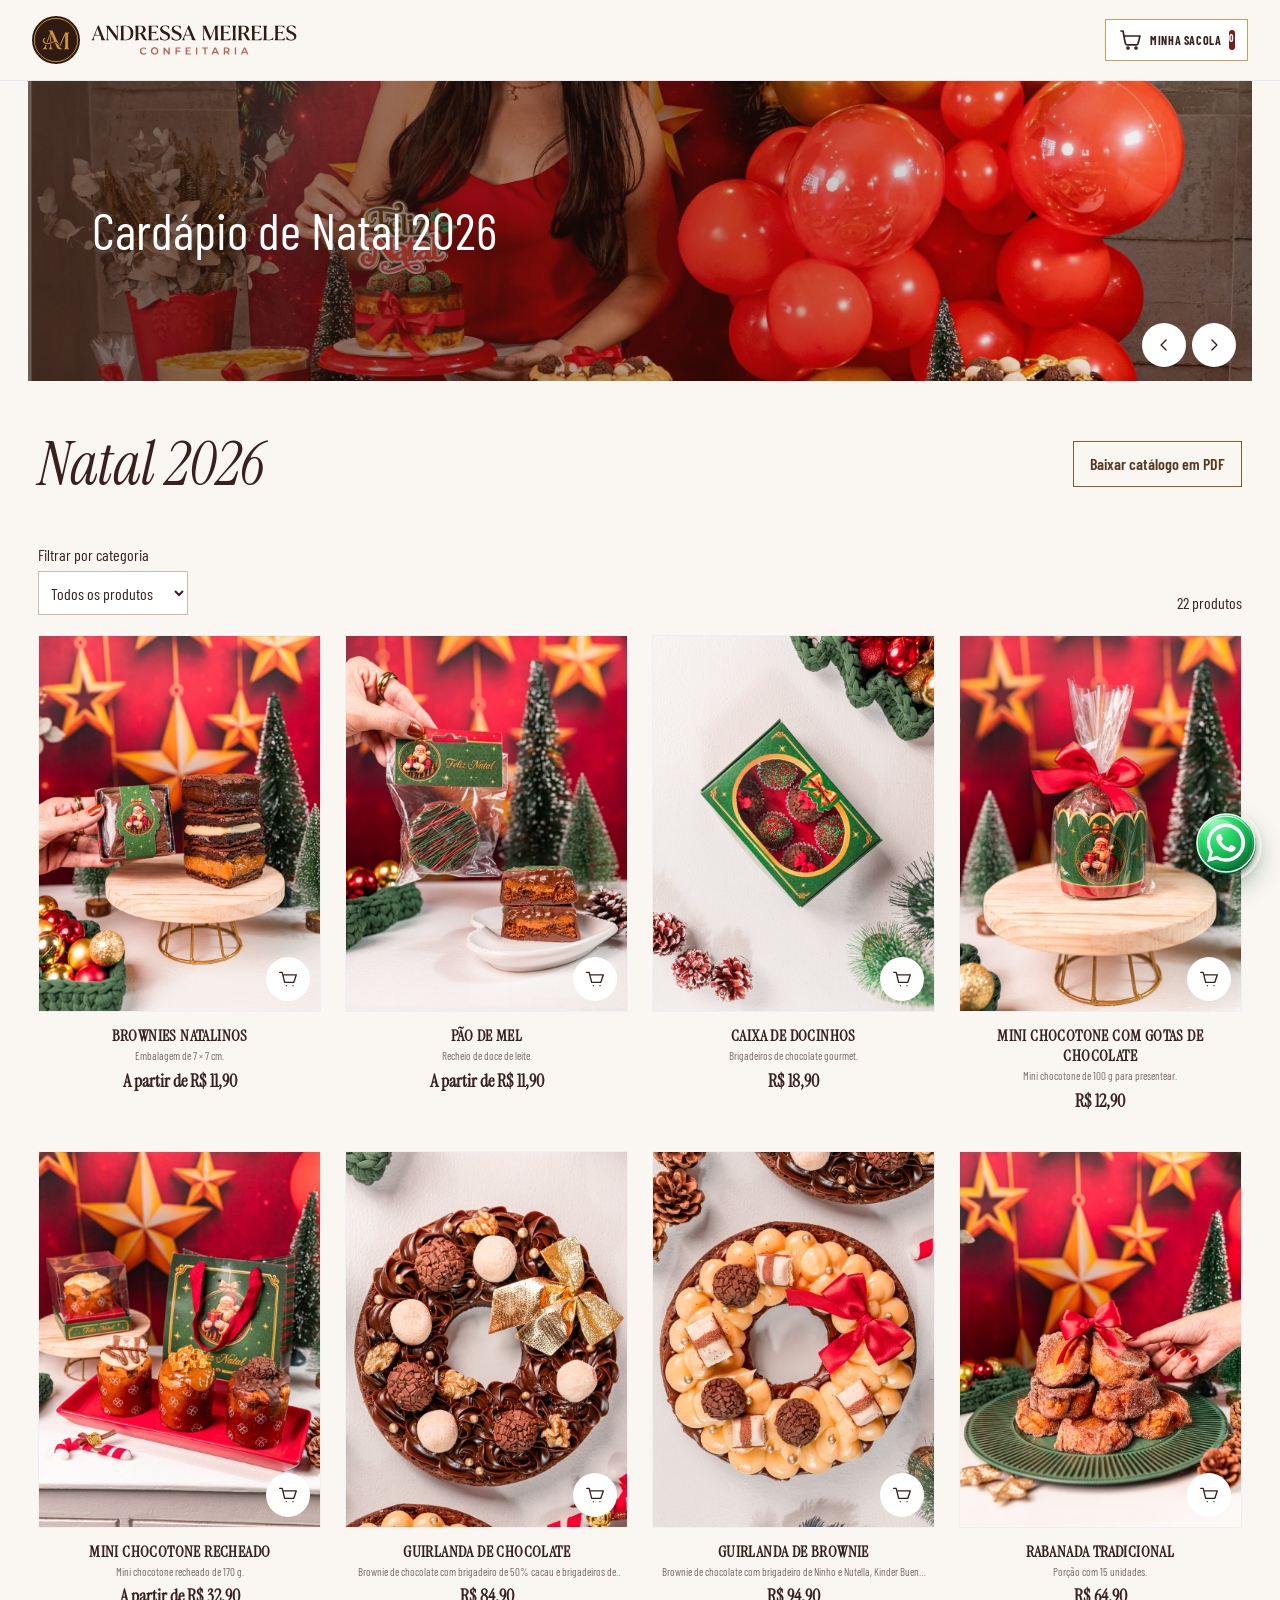
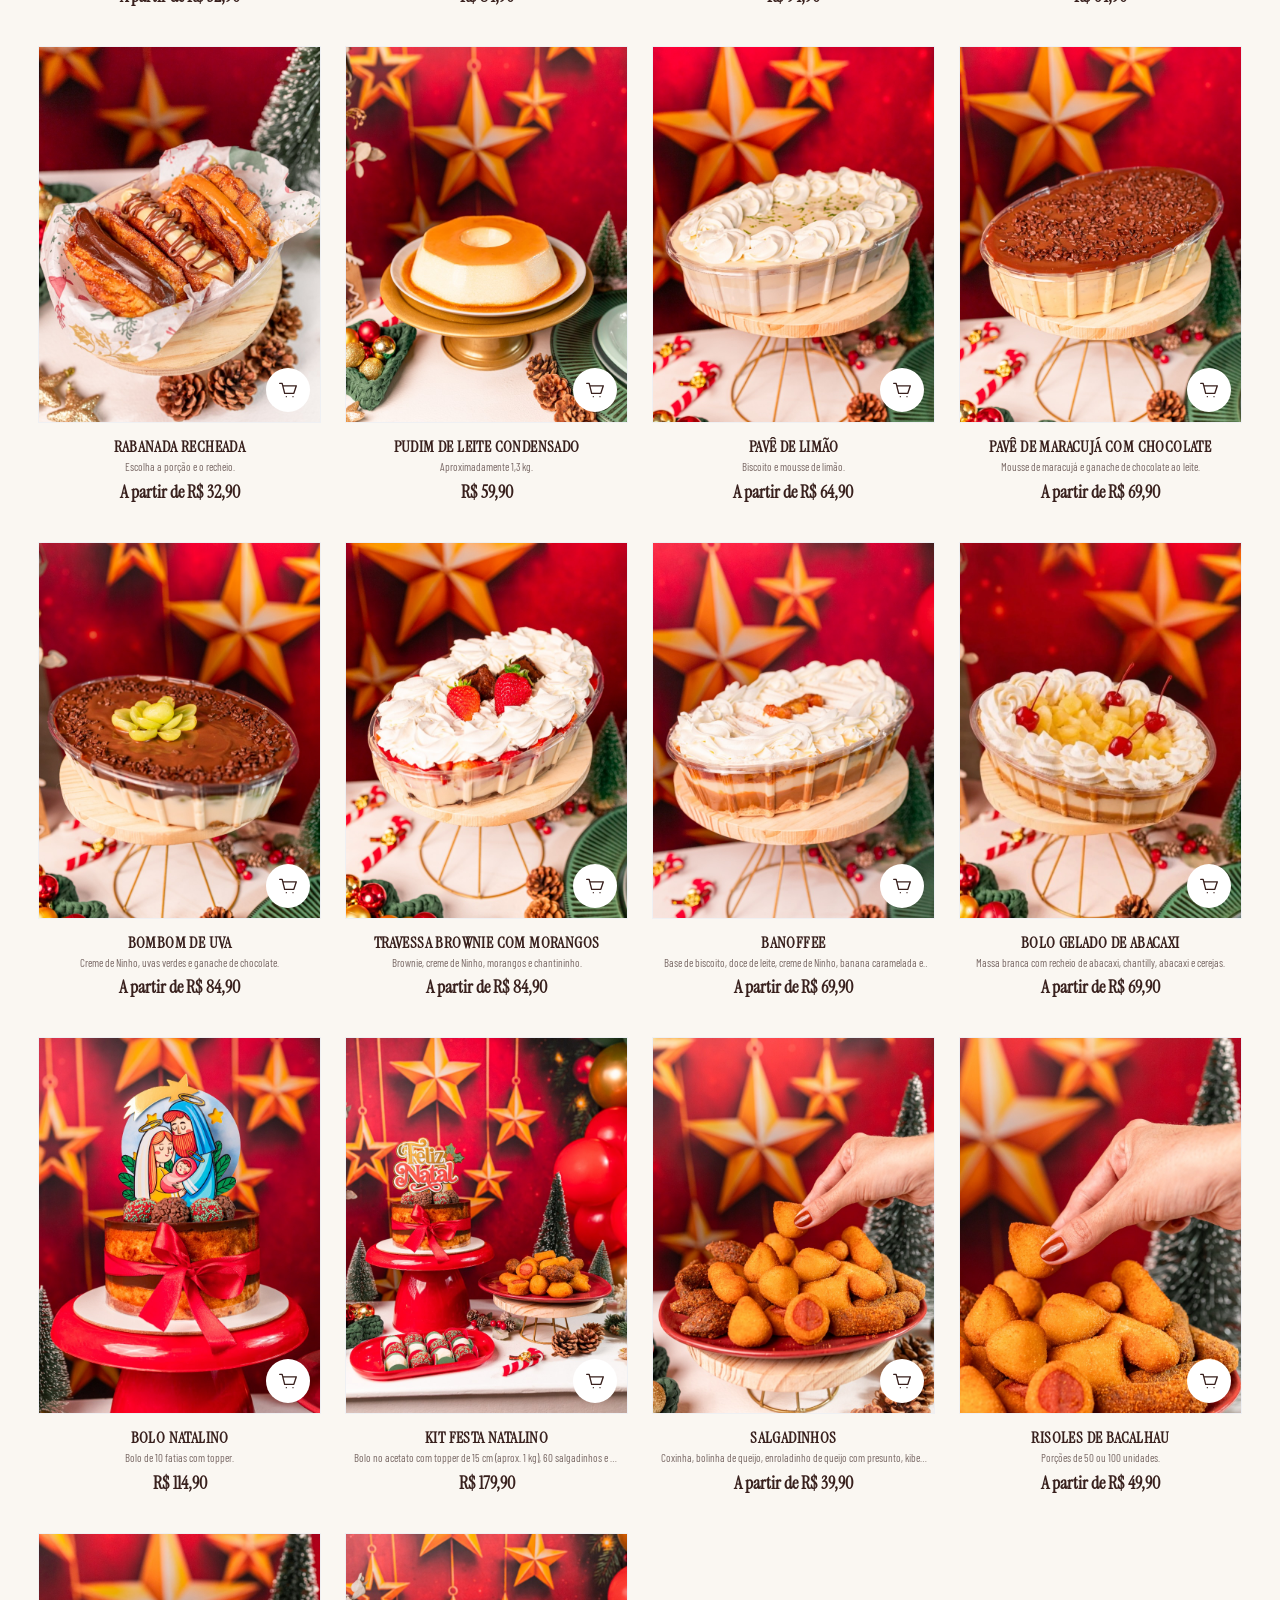
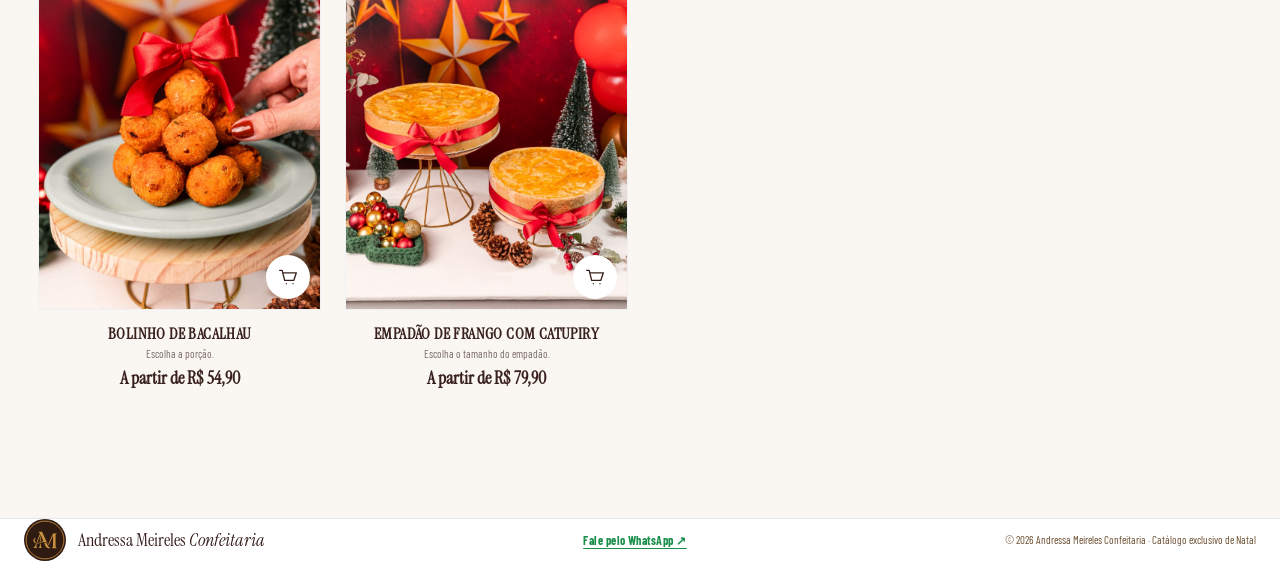
==== index.html @ 40451111 "Publicação do catálogo de Natal 2026" ====
<!DOCTYPE html>
<html lang="pt-BR" class="scroll-smooth"><head>
<meta charset="UTF-8"><meta name="viewport" content="width=device-width, initial-scale=1.0, viewport-fit=cover">
<title>Ceia de Natal 2026 | Andressa Meireles Confeitaria</title>
<meta name="description" content="Encomende presentes, sobremesas e salgados para a ceia de Natal 2026. Escolha seus produtos e finalize pelo WhatsApp.">
<meta name="theme-color" content="#FAF7F2">
<meta property="og:type" content="website"><meta property="og:title" content="Ceia de Natal 2026 | Andressa Meireles Confeitaria"><meta property="og:description" content="Presentes, sobremesas e salgados para sua ceia. Confira o catálogo de Natal 2026.">
<link rel="icon" type="image/svg+xml" href="assets/47395fdd01674538.svg">
<link rel="stylesheet" href="assets/loja.css?v=20261123-3">
<script type="application/ld+json">{"@context":"https://schema.org","@type":"CollectionPage","name":"Ceia de Natal 2026 | Andressa Meireles Confeitaria","description":"Catálogo de presentes, sobremesas e salgados para a ceia de Natal 2026.","inLanguage":"pt-BR","publisher":{"@type":"Organization","name":"Andressa Meireles Confeitaria","telephone":"+5521981541545","url":"https://andressameireles.com.br/"}}</script>
</head><body class="bg-[#FAF7F2] text-[#38201D] antialiased selection:bg-[#C5A059] selection:text-white">

<header class="natal-header sticky top-0 z-40 bg-[#FAF7F2]/95 backdrop-blur-md border-b border-gray-200">
  <div class="natal-header-inner max-w-7xl mx-auto px-4 sm:px-6 lg:px-8 h-16 sm:h-20 flex items-center justify-between gap-3">
    <button type="button" onclick="openNatalPage('all')" class="natal-brand text-left" aria-label="Andressa Meireles Confeitaria — Natal 2026">
      <img class="natal-logo-seal" src="assets/47395fdd01674538.svg" alt="" width="48" height="48" decoding="async">
      <img class="natal-logo-wordmark" src="assets/deae7df1a5c90ec4.svg" alt="" width="208" height="30" decoding="async">
    </button>
    <div class="hidden sm:block text-center">
      <span class="block text-[10px] uppercase tracking-[.22em] text-[#8B6A48] font-bold">Edição especial</span>
      <span class="font-serif italic text-xl text-[#7A1C1C]">Natal 2026</span>
    </div>
    <button type="button" onclick="switchView('checkout')" class="natal-cart-button relative flex items-center gap-2 border border-[#C5A059] bg-white px-3 sm:px-4 py-2 text-xs font-bold uppercase tracking-wider hover:bg-[#38201D] hover:text-white transition-colors" aria-label="Abrir sacola">
      <svg aria-hidden="true" viewBox="0 0 24 24" fill="none" stroke="currentColor" stroke-width="1.7" stroke-linecap="round" stroke-linejoin="round" class="w-5 h-5"><path d="M3 3h2l2.3 12.2a2 2 0 0 0 2 1.6h8.9a2 2 0 0 0 1.9-1.4L22 8H6"/><circle cx="10" cy="20" r="1"/><circle cx="18" cy="20" r="1"/></svg>
      <span class="hidden sm:inline">Minha sacola</span><span id="cartCountBadge" class="inline-grid place-items-center min-w-5 h-5 px-1 rounded-full bg-[#7A1C1C] text-white text-[10px]">0</span>
    </button>
  </div>
</header>
<div id="toastNotification" class="fixed bottom-5 right-5 z-[80] max-w-sm bg-[#38201D] text-[#FAF7F2] border-l-4 border-[#D4AF37] px-5 py-3.5 shadow-2xl transform pointer-events-none transition-all duration-300 flex items-center gap-3 translate-y-24 opacity-0"><span class="text-[#D4AF37] font-bold text-base">✓</span><span id="toastMessage" class="text-xs font-semibold tracking-wide"></span></div>
<div id="pageLoader" class="fixed inset-0 z-50 flex flex-col items-center justify-center bg-[#FAF7F2] transition-opacity duration-300 opacity-0 pointer-events-none"><div class="relative w-20 h-20 flex items-center justify-center"><div class="absolute inset-0 rounded-full border-2 border-[#C5A059]/30 border-t-[#C5A059] animate-orbital"></div><span class="am-initials" aria-hidden="true"></span></div><span class="mt-4 font-serif italic text-sm tracking-widest text-[#38201D]/70">Andressa Meireles Confeitaria</span></div>
<main id="appContent">
<div class="view-section" id="view-natal">
<!-- Banner Editorial Natal 2026 -->
<section aria-label="Destaques de Natal" aria-roledescription="carrossel" class="natal-carousel">
<div aria-label="Imagens do cardápio" class="natal-track" id="natalSlides" tabindex="0"><article class="natal-slide"><img alt="Coleção Natal 2026 Andressa Meireles" class="absolute inset-0 w-full h-full object-cover" data-relative-path="imagens/banner-natal-2026.jpg" fetchpriority="high" id="natalBannerImg" loading="eager" src="imagens/banner-natal-2026.jpg"/><h1 class="font-serif"><button onclick="openNatalPage('all')" type="button">Cardápio de Natal 2026</button></h1></article>
<article class="natal-slide"><img alt="Presentes de Natal" data-relative-path="imagens/ceia26-01.jpg" decoding="async" fetchpriority="auto" loading="lazy" src="imagens/ceia26-01.jpg"/><h2 class="font-serif"><button onclick="openNatalPage('Presentes de Natal')">Presentes de Natal</button></h2></article>
<article class="natal-slide"><img alt="Sobremesas da ceia" data-relative-path="imagens/ceia26-11.jpg" decoding="async" fetchpriority="auto" loading="lazy" src="imagens/ceia26-11.jpg"/><h2 class="font-serif"><button onclick="openNatalPage('Sobremesas da ceia')">Sobremesas da ceia</button></h2></article>
<article class="natal-slide"><img alt="Salgados para o Natal" data-relative-path="imagens/ceia26-22.jpg" decoding="async" fetchpriority="auto" loading="lazy" src="imagens/ceia26-22.jpg"/><h2 class="font-serif"><button onclick="openNatalPage('Salgados')" type="button">Salgados</button></h2></article>
</div>
<div class="natal-arrows"><button aria-label="Imagem anterior" onclick="moveNatalSlide(-1)"><svg aria-hidden="true" fill="none" stroke="currentColor" stroke-linecap="round" stroke-linejoin="round" stroke-width="1.6" viewbox="0 0 24 24"><path d="m14.5 6-6 6 6 6"></path></svg></button><button aria-label="Próxima imagem" onclick="moveNatalSlide(1)"><svg aria-hidden="true" fill="none" stroke="currentColor" stroke-linecap="round" stroke-linejoin="round" stroke-width="1.6" viewbox="0 0 24 24"><path d="m9.5 6 6 6-6 6"></path></svg></button></div>
</section>
<div class="ready-catalog"><div class="natal-title-download"><h2 class="font-serif">Natal 2026</h2><a download="" href="catalogos/cardapio-natal-2026.pdf">Baixar catálogo em PDF</a></div><div class="ready-tools"><label>Filtrar por categoria<select id="natalCategory" onchange="renderNatalCatalog(this.value)"><option value="all">Todos os produtos</option></select></label><span aria-live="polite" id="natalProductsCountLabel"></span></div><div id="natalProductsGrid"><article><h3>Brownies Natalinos</h3><p>Embalagem de 7 × 7 cm.</p></article><article><h3>Pão de mel</h3><p>Recheio de doce de leite.</p></article><article><h3>Caixa de docinhos</h3><p>Brigadeiros de chocolate gourmet.</p></article><article><h3>Mini chocotone com gotas de chocolate</h3><p>Mini chocotone de 100 g para presentear.</p></article><article><h3>Mini chocotone recheado</h3><p>Mini chocotone recheado de 170 g.</p></article><article><h3>Guirlanda de chocolate</h3><p>Brownie de chocolate com brigadeiro de 50% cacau e brigadeiros de chocolate. 20 cm.</p></article><article><h3>Guirlanda de brownie</h3><p>Brownie de chocolate com brigadeiro de Ninho e Nutella, Kinder Bueno e brigadeiros de Ninho com Nutella. 20 cm.</p></article><article><h3>Rabanada tradicional</h3><p>Porção com 15 unidades.</p></article><article><h3>Rabanada recheada</h3><p>Escolha a porção e o recheio.</p></article><article><h3>Pudim de leite condensado</h3><p>Aproximadamente 1,3 kg.</p></article><article><h3>Pavê de limão</h3><p>Biscoito e mousse de limão.</p></article><article><h3>Pavê de maracujá com chocolate</h3><p>Mousse de maracujá e ganache de chocolate ao leite.</p></article><article><h3>Bombom de uva</h3><p>Creme de Ninho, uvas verdes e ganache de chocolate.</p></article><article><h3>Travessa brownie com morangos</h3><p>Brownie, creme de Ninho, morangos e chantininho.</p></article><article><h3>Banoffee</h3><p>Base de biscoito, doce de leite, creme de Ninho, banana caramelada e chantilly.</p></article><article><h3>Bolo gelado de abacaxi</h3><p>Massa branca com recheio de abacaxi, chantilly, abacaxi e cerejas.</p></article><article><h3>Bolo natalino</h3><p>Bolo de 10 fatias com topper.</p></article><article><h3>Kit festa natalino</h3><p>Bolo no acetato com topper de 15 cm (aprox. 1 kg), 60 salgadinhos e 25 docinhos.</p></article><article><h3>Salgadinhos</h3><p>Coxinha, bolinha de queijo, enroladinho de queijo com presunto, kibe e aipim com carne.</p></article><article><h3>Risoles de bacalhau</h3><p>Porções de 50 ou 100 unidades.</p></article><article><h3>Bolinho de bacalhau</h3><p>Escolha a porção.</p></article><article><h3>Empadão de frango com Catupiry</h3><p>Escolha o tamanho do empadão.</p></article></div></div>
</div>
<div class="view-section hidden" id="view-product-detail">
<div class="bg-white border-b border-gray-200 py-3.5 px-4">
<div class="max-w-[1020px] w-[86%] mx-auto flex flex-wrap items-center justify-between gap-3">
<div class="flex items-center gap-2 text-xs text-[#6E5034]">
<button class="hover:text-[#38201D] font-semibold cursor-pointer" onclick="openNatalPage('all')">Natal 2026</button>
<span>/</span>
<button class="hover:text-[#38201D] cursor-pointer" id="pdBreadcrumbCat" onclick="openNatalPage('all')">Natal 2026</button>
<span>/</span>
<span class="text-[#38201D] font-bold truncate max-w-[200px] sm:max-w-xs" id="pdBreadcrumbName">Produto</span>
</div>
<button class="text-xs font-bold uppercase tracking-wider text-[#38201D] hover:text-[#C5A059] flex items-center gap-1 cursor-pointer" id="pdBackBtn" onclick="openNatalPage('all')">
<span>← Voltar aos Produtos</span>
</button>
</div>
</div>
<section class="max-w-[1020px] w-[86%] mx-auto py-8 sm:py-12">
<div class="grid grid-cols-1 lg:grid-cols-12 gap-8 lg:gap-12 items-start">
<!-- Coluna Esquerda: Galeria de Fotos -->
<div class="lg:col-span-6 space-y-3">
<div class="relative w-full aspect-[3/4] bg-white border border-gray-200/80 shadow-sm overflow-hidden group">
<img alt="Produto da coleção Natal 2026" class="w-full h-full object-cover transition-transform duration-700 group-hover:scale-105" data-relative-path="imagens/natal-brownies-natalinos.jpg" decoding="async" id="pdMainImg" loading="lazy" src="imagens/natal-brownies-natalinos.jpg"/>
<div class="absolute top-3 left-3 bg-[#38201D] text-[#D4AF37] text-[10px] font-mono font-bold px-2.5 py-1 shadow-xs" id="pdCodeBadge">
                                #KIT01
                            </div>
<div class="absolute top-3 right-3 bg-[#FAF7F2]/95 backdrop-blur-xs text-[#38201D] text-[10px] font-bold uppercase tracking-wider px-2.5 py-1 border border-gray-200 shadow-xs" id="pdAvailabilityCornerBadge">
                                Pronta Entrega
                            </div>
</div>
<div class="flex items-center gap-3" id="pdThumbnailsRow"></div>
</div>
<!-- Coluna Direita: Informações, Destaques, Opções e Descrição -->
<div class="lg:col-span-6 space-y-6 text-left">
<div class="border-b border-gray-200 pb-5">
<div class="flex items-center gap-2">
<span class="text-[10px] font-bold uppercase tracking-[0.2em] text-[#C5A059]" id="pdCategoryTag">NATAL 2026</span>
<span class="text-gray-300">•</span>
<span class="text-[11px] font-semibold text-emerald-700 flex items-center gap-1" id="pdStockStatusText">● Em estoque</span>
</div>
<h1 class="font-serif text-3xl sm:text-4xl font-bold text-[#38201D] mt-1 leading-tight" id="pdTitle">Nome do Produto</h1>
<div class="mt-4 flex items-baseline gap-3 flex-wrap">
<span class="font-serif text-3xl sm:text-4xl font-bold text-[#38201D]" id="pdPrice">R$ 0,00</span>
<span class="text-[11px] font-semibold text-[#6E5034] bg-[#FAF7F2] border border-[#EDE5DC] px-2.5 py-1" id="pdTaglineBadge">Edição Especial Natal 2026</span>
</div>
<p class="text-xs sm:text-sm text-[#38201D]/85 leading-relaxed mt-4 font-medium" id="pdShortDesc"></p>
</div>
<!-- Destaques Rápidos (Loja Principal) -->

<!-- Opções de Presente (Coleção Natal 2026) -->
<div class="space-y-3" hidden="" id="pdNatalChoices">
<fieldset><legend class="font-semibold text-sm mb-2">Porção ou pacote</legend><div class="divide-y border bg-white" id="pdNatalPack"></div></fieldset>
<fieldset><legend class="font-semibold text-sm mb-2">Sabor</legend><div class="divide-y border bg-white" id="pdNatalFlavor"></div></fieldset>

</div><a class="text-sm underline inline-block mt-3" hidden="True" href="https://drive.google.com/file/d/19vDT4U8dA9u_bXCgV6QuLsPuKzKl5akK/view?usp=sharing" id="pdNatalCakeGuide" rel="noopener noreferrer" target="_blank">Ver massas e recheios</a>
<!-- Opções de Velas Numéricas -->

<!-- Configuração de Bolos para Celebrar -->

<!-- Configuração de Bolo Piscininha -->

<!-- Seleção de Sabores de Salgadinhos & Brigadeiros -->

<!-- Observação opcional -->
<div class="bg-[#F7F2EA] border border-[#EDE5DC] p-4 space-y-3">
<div class="flex items-center justify-between">

<label class="text-[11px] font-bold uppercase tracking-wider text-[#38201D]" for="pdCustomNotes">🎂 Preferência de Sabor ou Observação (Opcional)</label>

</div>
<input class="w-full bg-white border border-gray-300 px-3.5 py-2.5 text-xs text-[#38201D] outline-none focus:border-[#38201D]" id="pdCustomNotes" placeholder="Ex: Massa branca, recheio de Brigadeiro ou Ninho, número da vela ou recadinho..." type="text"/>
</div>
<!-- Adicionais da Loja Principal -->

<!-- Quantidade + Botão Adicionar à Sacola -->
<div class="pt-2 space-y-3">
<div class="flex items-stretch gap-3">
<div class="flex items-center border border-gray-300 bg-white shrink-0">
<button aria-label="Diminuir quantidade" class="w-10 h-full text-lg font-bold text-[#38201D] hover:bg-[#FAF7F2] transition-colors cursor-pointer" onclick="changePdQty(-1)" type="button">−</button>
<input class="w-11 text-center font-bold text-sm text-[#38201D] bg-transparent outline-none" id="pdQtyInput" readonly="" type="text" value="1"/>
<button aria-label="Aumentar quantidade" class="w-10 h-full text-lg font-bold text-[#38201D] hover:bg-[#FAF7F2] transition-colors cursor-pointer" onclick="changePdQty(1)" type="button">+</button>
</div>
<button class="flex-1 bg-[#38201D] hover:bg-[#C5A059] text-white py-4 px-6 font-bold text-xs uppercase tracking-[0.18em] shadow-lg transition-all cursor-pointer" id="pdAddToBagBtn" onclick="addProductFromDetailToBag()" type="button">
                                    ADICIONAR À SACOLA
                                </button>
</div>
<div class="bg-[#FAF7F2] border border-[#EDE5DC] p-3.5 text-[11px] text-[#38201D]/80 flex items-start gap-2.5 leading-relaxed">
<span class="text-base leading-none">🚕</span>
<div>
<strong>Retirada em Belford Roxo ou Entrega Rápida (Uber Flash / 99):</strong> Agende o horário da sua retirada ou entrega diretamente na sacola antes de finalizar o pedido.
                                </div>
</div>
</div>
<!-- Descrição Completa + Peso/Validade + Ingredientes/Alergênicos -->
<div class="border-t border-gray-200 pt-6 space-y-4">
<div>
<h2 class="font-serif font-bold text-xl text-[#38201D] mb-2.5">Descrição do Produto</h2>
<div class="bg-white p-5 border border-gray-200/80 space-y-3">
<div class="text-xs sm:text-[13px] text-[#38201D]/85 leading-relaxed space-y-2 whitespace-pre-line" id="pdFullDescription"></div>
<div class="hidden pt-3 border-t border-gray-100 flex flex-wrap gap-x-6 gap-y-1.5 text-xs text-[#38201D]" id="pdWeightValidityMeta"></div>
</div>
</div>
<details class="hidden group bg-white border border-gray-200/80 p-4 cursor-pointer" id="pdIngredientsAccordion">
<summary class="font-serif font-bold text-base text-[#38201D] flex items-center justify-between list-none">
<span>Ingredientes</span>
<span class="text-[#C5A059] group-open:rotate-180 transition-transform">▼</span>
</summary>
<div class="text-xs text-[#38201D]/80 leading-relaxed mt-3 pt-3 border-t border-gray-100 whitespace-pre-line" id="pdIngredientsText"></div>
</details>
<details class="hidden group bg-white border border-gray-200/80 p-4 cursor-pointer" id="pdAllergensAccordion">
<summary class="font-serif font-bold text-base text-[#38201D] flex items-center justify-between list-none">
<span>Informações sobre Alergênicos</span>
<span class="text-[#C5A059] group-open:rotate-180 transition-transform">▼</span>
</summary>
<div class="text-xs text-[#38201D]/85 font-medium leading-relaxed mt-3 pt-3 border-t border-gray-100 whitespace-pre-line" id="pdAllergensText"></div>
</details>
<details class="group bg-white border border-gray-200/80 p-4 cursor-pointer">
<summary class="font-serif font-bold text-base text-[#38201D] flex items-center justify-between list-none">
<span>Informações Importantes, Peso &amp; Conservação</span>
<span class="text-[#C5A059] group-open:rotate-180 transition-transform">▼</span>
</summary>
<div class="text-xs text-[#38201D]/80 leading-relaxed mt-3 pt-3 border-t border-gray-100 space-y-1.5">
<p>• <strong>Produção:</strong> Elaborado diariamente com ingredientes selecionados e acabamento impecável.</p>
<p>• <strong>Retirada e Entrega:</strong> Retire em Belford Roxo (Centro) ou solicite envio por Uber Flash / 99 Entregas.</p>
<p>• <strong>Conservação:</strong> Bolos e doces refrigerados têm validade de até 3 dias. Panettones e biscoitos devem ser mantidos em local fresco e seco.</p>
</div>
</details>
<div class="flex items-center justify-between pt-1 text-xs text-[#6E5034]">
<span class="font-semibold">Compartilhe este item:</span>
<div class="flex items-center gap-2">
<button class="px-3 py-1.5 bg-white border border-gray-200 hover:border-[#25D366] text-[#38201D] font-bold text-[11px] cursor-pointer" onclick="shareCurrentProductWhatsApp()" type="button">WhatsApp ↗</button>
<button class="px-3 py-1.5 bg-white border border-gray-200 hover:border-[#C5A059] text-[#38201D] font-bold text-[11px] cursor-pointer" onclick="copyCurrentProductName()" type="button">Copiar Info</button>
</div>
</div>
</div>
</div>
</div>
<!-- Produtos Relacionados -->
<div class="mt-16 pt-10 border-t border-gray-200">
<div class="text-center max-w-xl mx-auto mb-8">
<span class="text-[10px] font-bold uppercase tracking-[0.2em] text-[#C5A059]">COMBINE COM SEU PEDIDO</span>
<h3 class="font-serif text-2xl sm:text-3xl font-bold text-[#38201D] mt-1">Outros clientes também escolheram</h3>
</div>
<div class="grid grid-cols-2 md:grid-cols-3 gap-5 sm:gap-6" id="pdRelatedGrid"></div>
</div>
</section>
</div>
<div class="view-section max-w-7xl mx-auto px-4 sm:px-6 lg:px-8 py-8 hidden" id="view-checkout">
<div class="flex items-center justify-center gap-2 sm:gap-6 mb-8 text-xs sm:text-sm font-bold uppercase tracking-wider text-[#38201D]/50 text-center">
<span class="pb-1" id="step1Indicator">1. Carrinho de Compras</span>
<span>&gt;</span>
<span class="text-[#38201D] border-b-2 border-[#C5A059]" id="step2Indicator">2. Detalhes &amp; Pré-Cadastro</span>
<span>&gt;</span>
<span id="step3Indicator">3. Conferência do pedido</span>
</div>
<div class="grid grid-cols-1 lg:grid-cols-3 gap-8 hidden" id="checkoutStep1">
<div class="lg:col-span-2 space-y-6">
<div class="bg-white p-6 rounded-none border border-gray-200 shadow-sm">
<h2 class="font-serif text-2xl font-bold text-[#38201D] mb-4">Itens no seu Carrinho</h2>
<div class="divide-y divide-[#EDE5DC]" id="cartItemsList"></div>
<div class="flex justify-between items-center pt-6 mt-4 border-t border-gray-200">
<button class="text-xs font-bold text-[#38201D] hover:text-[#C5A059]" onclick="openNatalPage('all')">← Voltar ao Natal 2026</button>
<button class="text-xs font-bold text-red-600 hover:underline" onclick="clearCart()">Esvaziar Carrinho</button>
</div>
</div>

</div>
<div class="space-y-6">
<div class="bg-white p-6 rounded-none border border-gray-200 shadow-sm sticky top-28">
<h3 class="font-serif text-xl font-bold text-[#38201D] mb-4">Total no Carrinho</h3>
<div class="space-y-3 text-sm border-b border-gray-200 pb-4">
<div class="flex justify-between"><span class="text-[#38201D]/70">Subtotal dos Itens</span><span class="font-bold text-[#38201D]" id="summarySubtotal">R$ 0,00</span></div>
</div>
<div class="flex justify-between items-center py-4">
<span class="font-serif font-bold text-lg text-[#38201D]">Total Final</span>
<span class="font-serif text-2xl font-bold text-[#38201D]" id="summaryTotal">R$ 0,00</span>
</div>
<button class="w-full bg-[#38201D] hover:bg-[#C5A059] text-white py-4 rounded-none font-bold text-sm tracking-wide transition-all shadow-lg mt-2" onclick="goToCheckoutStep2()">Continuar para Finalização ➔</button>
</div>
</div>
</div>
<div class="grid grid-cols-1 lg:grid-cols-3 gap-8" id="checkoutStep2">
<div class="lg:col-span-2 space-y-6">
<div class="bg-white p-6 sm:p-8 rounded-none border border-gray-200 shadow-sm">
<h2 class="font-serif text-2xl font-bold text-[#38201D] mb-6">Detalhes da Compra &amp; Pré-Cadastro</h2>
<form class="space-y-4" id="orderForm" onsubmit="submitOrder(event)">
<div class="grid grid-cols-1 sm:grid-cols-2 gap-4">
<div><label class="block text-xs font-bold uppercase text-[#38201D]/70 mb-1">Nome Completo *</label><input class="w-full bg-[#FAF7F2] border border-gray-200 rounded-none px-4 py-3 text-sm outline-none" id="clientName" required="" type="text"/></div>
<div><label class="block text-xs font-bold uppercase text-[#38201D]/70 mb-1">WhatsApp / Celular *</label><input class="w-full bg-[#FAF7F2] border border-gray-200 rounded-none px-4 py-3 text-sm outline-none" id="clientPhone" required="" type="tel"/></div>
</div>

<fieldset class="space-y-4 text-sm" disabled="" hidden="" id="natalOrderFields">
<legend class="font-serif text-xl font-bold">Encomenda de Natal 2026</legend>
<p>Pedidos até terça-feira, 22/12, enquanto houver vagas. O ateliê confirmará o horário pelo WhatsApp. Os produtos acompanham embalagem pronta para ir à mesa.</p>
<label class="block text-sm font-semibold">Como deseja receber?<select class="w-full bg-[#FAF7F2] border border-gray-200 rounded-none px-4 py-3 text-sm outline-none" id="natalMode" onchange="updateNatalFields()" required=""><option value="">Selecione</option><option value="retirada">Retirada no ateliê em Belford Roxo</option><option value="Uber Flash">Uber Flash — Carro</option><option value="99 Entregas">99 Entregas — Carro</option></select></label>
<p id="natalReceivingTerms"></p>
<label hidden="" id="natalAddressLabel">Endereço de entrega<input class="w-full bg-[#FAF7F2] border border-gray-200 rounded-none px-4 py-3 text-sm outline-none" id="natalAddress"/></label>
<div class="grid grid-cols-1 sm:grid-cols-2 gap-4">
<label class="block text-sm font-semibold">Dia do recebimento<select class="w-full bg-[#FAF7F2] border border-gray-200 rounded-none px-4 py-3 text-sm outline-none" id="natalDay" onchange="updateNatalFields()" required=""><option value="">Selecione</option><option value="23">23/12 — quarta-feira, 10h às 19h</option><option value="24">24/12 — quinta-feira, 10h às 16h</option></select></label>
<label>Horário desejado<input class="w-full bg-[#FAF7F2] border border-gray-200 rounded-none px-4 py-3 text-sm outline-none" id="natalTime" min="10:00" required="" type="time"/></label>
</div>
<label class="block text-sm font-semibold">Como deseja pagar o sinal de 50%?<select class="w-full bg-[#FAF7F2] border border-gray-200 rounded-none px-4 py-3 text-sm outline-none" id="natalPay" required=""><option value="">Selecione</option><option value="Pix">Pix</option><option value="Cartão">Cartão</option></select></label>
<p id="natalAmounts"></p>
<label class="block"><input id="natalAccept" required="" type="checkbox"/> Li e aceito as condições de reserva, pagamento e recebimento acima.</label>
</fieldset>
<div class="pt-4 border-t border-gray-200 flex items-center justify-between">
<button class="text-xs font-bold text-[#38201D]" onclick="goToCheckoutStep1()" type="button">← Voltar</button>
<button class="bg-[#38201D] hover:bg-[#C5A059] text-white px-8 py-4 rounded-none font-bold text-sm shadow-lg" type="submit">Gerar PIX &amp; Finalizar ➔</button>
</div>
</form>
</div>
</div>
<div>
<div class="bg-white p-6 rounded-none border border-gray-200 shadow-sm sticky top-28">
<h3 class="font-serif text-xl font-bold text-[#38201D] mb-4">Resumo do Pedido</h3>
<div class="space-y-2 text-xs border-b border-gray-200 pb-4 mb-4" id="summaryItemsList2"></div>
<div class="flex justify-between items-center py-2"><span class="font-serif font-bold text-lg text-[#38201D]">Total do pedido</span><span class="font-serif text-2xl font-bold text-[#38201D]" id="summaryTotal2">R$ 0,00</span></div>
</div>
</div>
</div>
<div class="hidden max-w-2xl mx-auto bg-white p-8 sm:p-12 rounded-none border border-gray-200 shadow-xl text-center space-y-6" id="checkoutStep3">
<div class="w-16 h-16 rounded-none bg-green-100 text-green-600 flex items-center justify-center mx-auto text-2xl">✓</div>
<div>
<span class="text-xs uppercase font-bold text-[#C5A059] tracking-widest" id="orderStatus">Pedido Realizado com Sucesso!</span>
<h2 class="font-serif text-3xl font-bold text-[#38201D] mt-1">Pedido <span id="finalOrderNumber">#AM-2026-9481</span></h2>
<p class="text-xs sm:text-sm text-[#38201D]/70 mt-2">Envie o pedido diretamente para o WhatsApp da Andressa Meireles Confeitaria.</p>
</div>
<div class="text-left text-sm space-y-3" hidden="" id="natalReview">
<p id="natalReviewText" style="white-space:pre-line"></p>
<button class="text-xs font-bold" onclick="if (!natalOrdersOpen()) return; orderField('checkoutStep3').classList.add('hidden'); orderField('step3Indicator').classList.remove('text-[#38201D]', 'border-b-2', 'border-[#C5A059]'); goToCheckoutStep2()" type="button">← Editar pedido</button>
</div>

<button class="w-full bg-green-600 hover:bg-green-700 text-white py-4 rounded-none font-bold text-base shadow-lg flex items-center justify-center gap-3" onclick="sendOrderToWhatsApp()">
<span>Enviar Pedido Pronto no WhatsApp</span>
</button>
</div>
</div>
</main>

<footer class="mt-16 border-t border-[#E6DCCF] bg-white"><div class="max-w-7xl mx-auto px-4 sm:px-6 py-7 flex flex-col sm:flex-row items-center justify-between gap-3"><div class="flex items-center gap-3"><span class="am-seal" aria-hidden="true"></span><span class="font-serif text-lg">Andressa Meireles <span class="italic">Confeitaria</span></span></div><a class="natal-footer-whatsapp" href="https://wa.me/5521981541545?text=Ol%C3%A1%2C%20Andressa!%20Vim%20pelo%20cat%C3%A1logo%20de%20Natal%202026%20e%20gostaria%20de%20tirar%20uma%20d%C3%BAvida." target="_blank" rel="noopener noreferrer">Fale pelo WhatsApp ↗</a><p class="text-[11px] text-[#6E5034]">© 2026 Andressa Meireles Confeitaria · Catálogo exclusivo de Natal</p></div></footer>
<a class="natal-whatsapp-float" href="https://wa.me/5521981541545?text=Ol%C3%A1%2C%20Andressa!%20Vim%20pelo%20cat%C3%A1logo%20de%20Natal%202026%20e%20gostaria%20de%20tirar%20uma%20d%C3%BAvida." target="_blank" rel="noopener noreferrer" aria-label="Conversar com Andressa pelo WhatsApp" title="Fale pelo WhatsApp">
  <img src="assets/whatsapp-3d.svg" alt="" aria-hidden="true" width="72" height="72" decoding="async">
  <span>WhatsApp</span>
</a>
<script defer src="assets/natal.js?v=20261123-3"></script>
</body></html>
---- assets/loja.css ----
body { background-color: #FAF7F2; color: #38201D; font-family: 'Barlow Condensed', sans-serif; overflow-x: hidden; max-width: 100vw; }
        .font-serif { font-family: 'Instrument Serif', serif; }
        .no-scrollbar::-webkit-scrollbar { display: none; }
        .no-scrollbar { -ms-overflow-style: none; scrollbar-width: none; }
        @keyframes orbitalSpin { 0% { transform: rotate(0deg); } 100% { transform: rotate(360deg); } }
        .animate-orbital { animation: orbitalSpin 1.8s linear infinite; }
    
*, ::before, ::after{--tw-border-spacing-x:0;--tw-border-spacing-y:0;--tw-translate-x:0;--tw-translate-y:0;--tw-rotate:0;--tw-skew-x:0;--tw-skew-y:0;--tw-scale-x:1;--tw-scale-y:1;--tw-pan-x: ;--tw-pan-y: ;--tw-pinch-zoom: ;--tw-scroll-snap-strictness:proximity;--tw-gradient-from-position: ;--tw-gradient-via-position: ;--tw-gradient-to-position: ;--tw-ordinal: ;--tw-slashed-zero: ;--tw-numeric-figure: ;--tw-numeric-spacing: ;--tw-numeric-fraction: ;--tw-ring-inset: ;--tw-ring-offset-width:0px;--tw-ring-offset-color:#fff;--tw-ring-color:rgb(59 130 246 / 0.5);--tw-ring-offset-shadow:0 0 #0000;--tw-ring-shadow:0 0 #0000;--tw-shadow:0 0 #0000;--tw-shadow-colored:0 0 #0000;--tw-blur: ;--tw-brightness: ;--tw-contrast: ;--tw-grayscale: ;--tw-hue-rotate: ;--tw-invert: ;--tw-saturate: ;--tw-sepia: ;--tw-drop-shadow: ;--tw-backdrop-blur: ;--tw-backdrop-brightness: ;--tw-backdrop-contrast: ;--tw-backdrop-grayscale: ;--tw-backdrop-hue-rotate: ;--tw-backdrop-invert: ;--tw-backdrop-opacity: ;--tw-backdrop-saturate: ;--tw-backdrop-sepia: ;--tw-contain-size: ;--tw-contain-layout: ;--tw-contain-paint: ;--tw-contain-style: }::backdrop{--tw-border-spacing-x:0;--tw-border-spacing-y:0;--tw-translate-x:0;--tw-translate-y:0;--tw-rotate:0;--tw-skew-x:0;--tw-skew-y:0;--tw-scale-x:1;--tw-scale-y:1;--tw-pan-x: ;--tw-pan-y: ;--tw-pinch-zoom: ;--tw-scroll-snap-strictness:proximity;--tw-gradient-from-position: ;--tw-gradient-via-position: ;--tw-gradient-to-position: ;--tw-ordinal: ;--tw-slashed-zero: ;--tw-numeric-figure: ;--tw-numeric-spacing: ;--tw-numeric-fraction: ;--tw-ring-inset: ;--tw-ring-offset-width:0px;--tw-ring-offset-color:#fff;--tw-ring-color:rgb(59 130 246 / 0.5);--tw-ring-offset-shadow:0 0 #0000;--tw-ring-shadow:0 0 #0000;--tw-shadow:0 0 #0000;--tw-shadow-colored:0 0 #0000;--tw-blur: ;--tw-brightness: ;--tw-contrast: ;--tw-grayscale: ;--tw-hue-rotate: ;--tw-invert: ;--tw-saturate: ;--tw-sepia: ;--tw-drop-shadow: ;--tw-backdrop-blur: ;--tw-backdrop-brightness: ;--tw-backdrop-contrast: ;--tw-backdrop-grayscale: ;--tw-backdrop-hue-rotate: ;--tw-backdrop-invert: ;--tw-backdrop-opacity: ;--tw-backdrop-saturate: ;--tw-backdrop-sepia: ;--tw-contain-size: ;--tw-contain-layout: ;--tw-contain-paint: ;--tw-contain-style: }/* ! tailwindcss v3.4.17 | MIT License | https://tailwindcss.com */*,::after,::before{box-sizing:border-box;border-width:0;border-style:solid;border-color:#e5e7eb}::after,::before{--tw-content:''}:host,html{line-height:1.5;-webkit-text-size-adjust:100%;-moz-tab-size:4;tab-size:4;font-family:"Barlow Condensed", sans-serif;font-feature-settings:normal;font-variation-settings:normal;-webkit-tap-highlight-color:transparent}body{margin:0;line-height:inherit}hr{height:0;color:inherit;border-top-width:1px}abbr:where([title]){-webkit-text-decoration:underline dotted;text-decoration:underline dotted}h1,h2,h3,h4,h5,h6{font-size:inherit;font-weight:inherit}a{color:inherit;text-decoration:inherit}b,strong{font-weight:bolder}code,kbd,pre,samp{font-family:ui-monospace, SFMono-Regular, Menlo, Monaco, Consolas, "Liberation Mono", "Courier New", monospace;font-feature-settings:normal;font-variation-settings:normal;font-size:1em}small{font-size:80%}sub,sup{font-size:75%;line-height:0;position:relative;vertical-align:baseline}sub{bottom:-.25em}sup{top:-.5em}table{text-indent:0;border-color:inherit;border-collapse:collapse}button,input,optgroup,select,textarea{font-family:inherit;font-feature-settings:inherit;font-variation-settings:inherit;font-size:100%;font-weight:inherit;line-height:inherit;letter-spacing:inherit;color:inherit;margin:0;padding:0}button,select{text-transform:none}button,input:where([type=button]),input:where([type=reset]),input:where([type=submit]){-webkit-appearance:button;background-color:transparent;background-image:none}:-moz-focusring{outline:auto}:-moz-ui-invalid{box-shadow:none}progress{vertical-align:baseline}::-webkit-inner-spin-button,::-webkit-outer-spin-button{height:auto}[type=search]{-webkit-appearance:textfield;outline-offset:-2px}::-webkit-search-decoration{-webkit-appearance:none}::-webkit-file-upload-button{-webkit-appearance:button;font:inherit}summary{display:list-item}blockquote,dd,dl,figure,h1,h2,h3,h4,h5,h6,hr,p,pre{margin:0}fieldset{margin:0;padding:0}legend{padding:0}menu,ol,ul{list-style:none;margin:0;padding:0}dialog{padding:0}textarea{resize:vertical}input::placeholder,textarea::placeholder{opacity:1;color:#9ca3af}[role=button],button{cursor:pointer}:disabled{cursor:default}audio,canvas,embed,iframe,img,object,svg,video{display:block;vertical-align:middle}img,video{max-width:100%;height:auto}[hidden]:where(:not([hidden=until-found])){display:none}.pointer-events-none{pointer-events:none}.fixed{position:fixed}.absolute{position:absolute}.relative{position:relative}.sticky{position:sticky}.inset-0{inset:0px}.inset-x-0{left:0px;right:0px}.-left-6{left:-1.5rem}.-right-1\.5{right:-0.375rem}.-right-6{right:-1.5rem}.-top-1{top:-0.25rem}.bottom-2{bottom:0.5rem}.bottom-3{bottom:0.75rem}.bottom-3\.5{bottom:0.875rem}.bottom-5{bottom:1.25rem}.left-0{left:0px}.left-1\/2{left:50%}.left-3{left:0.75rem}.right-0{right:0px}.right-2{right:0.5rem}.right-3{right:0.75rem}.right-4{right:1rem}.right-5{right:1.25rem}.top-0{top:0px}.top-1\/2{top:50%}.top-2{top:0.5rem}.top-24{top:6rem}.top-28{top:7rem}.top-3{top:0.75rem}.top-4{top:1rem}.top-full{top:100%}.bottom-0{bottom:0px}.z-10{z-index:10}.z-20{z-index:20}.z-30{z-index:30}.z-40{z-index:40}.z-50{z-index:50}.z-\[70\]{z-index:70}.z-\[80\]{z-index:80}.z-0{z-index:0}.col-span-2{grid-column:span 2 / span 2}.mx-auto{margin-left:auto;margin-right:auto}.my-4{margin-top:1rem;margin-bottom:1rem}.my-8{margin-top:2rem;margin-bottom:2rem}.mb-0\.5{margin-bottom:0.125rem}.mb-1{margin-bottom:0.25rem}.mb-1\.5{margin-bottom:0.375rem}.mb-10{margin-bottom:2.5rem}.mb-2{margin-bottom:0.5rem}.mb-2\.5{margin-bottom:0.625rem}.mb-3{margin-bottom:0.75rem}.mb-4{margin-bottom:1rem}.mb-6{margin-bottom:1.5rem}.mb-7{margin-bottom:1.75rem}.mb-8{margin-bottom:2rem}.ml-2{margin-left:0.5rem}.mr-3{margin-right:0.75rem}.mt-0\.5{margin-top:0.125rem}.mt-1{margin-top:0.25rem}.mt-1\.5{margin-top:0.375rem}.mt-10{margin-top:2.5rem}.mt-16{margin-top:4rem}.mt-2{margin-top:0.5rem}.mt-2\.5{margin-top:0.625rem}.mt-3{margin-top:0.75rem}.mt-4{margin-top:1rem}.mt-5{margin-top:1.25rem}.mt-6{margin-top:1.5rem}.mt-8{margin-top:2rem}.line-clamp-1{overflow:hidden;display:-webkit-box;-webkit-box-orient:vertical;-webkit-line-clamp:1}.line-clamp-2{overflow:hidden;display:-webkit-box;-webkit-box-orient:vertical;-webkit-line-clamp:2}.block{display:block}.inline-block{display:inline-block}.flex{display:flex}.inline-flex{display:inline-flex}.grid{display:grid}.hidden{display:none}.aspect-\[16\/10\]{aspect-ratio:16/10}.aspect-\[3\/4\]{aspect-ratio:3/4}.aspect-square{aspect-ratio:1 / 1}.h-1\.5{height:0.375rem}.h-10{height:2.5rem}.h-12{height:3rem}.h-14{height:3.5rem}.h-16{height:4rem}.h-20{height:5rem}.h-28{height:7rem}.h-3\.5{height:0.875rem}.h-4{height:1rem}.h-44{height:11rem}.h-5{height:1.25rem}.h-56{height:14rem}.h-6{height:1.5rem}.h-7{height:1.75rem}.h-8{height:2rem}.h-80{height:20rem}.h-9{height:2.25rem}.h-\[420px\]{height:420px}.h-full{height:100%}.h-24{height:6rem}.max-h-32{max-height:8rem}.max-h-48{max-height:12rem}.max-h-52{max-height:13rem}.max-h-56{max-height:14rem}.max-h-60{max-height:15rem}.max-h-\[92vh\]{max-height:92vh}.min-h-\[340px\]{min-height:340px}.min-h-\[426px\]{min-height:426px}.w-1\/2{width:50%}.w-10{width:2.5rem}.w-11{width:2.75rem}.w-12{width:3rem}.w-14{width:3.5rem}.w-16{width:4rem}.w-20{width:5rem}.w-24{width:6rem}.w-3\.5{width:0.875rem}.w-36{width:9rem}.w-4{width:1rem}.w-5{width:1.25rem}.w-56{width:14rem}.w-6{width:1.5rem}.w-7{width:1.75rem}.w-8{width:2rem}.w-80{width:20rem}.w-9{width:2.25rem}.w-\[86\%\]{width:86%}.w-full{width:100%}.w-0{width:0px}.min-w-0{min-width:0px}.max-w-2xl{max-width:42rem}.max-w-4xl{max-width:56rem}.max-w-5xl{max-width:64rem}.max-w-6xl{max-width:72rem}.max-w-7xl{max-width:80rem}.max-w-\[1020px\]{max-width:1020px}.max-w-\[200px\]{max-width:200px}.max-w-\[270px\]{max-width:270px}.max-w-\[85vw\]{max-width:85vw}.max-w-lg{max-width:32rem}.max-w-md{max-width:28rem}.max-w-sm{max-width:24rem}.max-w-xl{max-width:36rem}.max-w-\[150px\]{max-width:150px}.flex-1{flex:1 1 0%}.shrink-0{flex-shrink:0}.-translate-x-1\/2{--tw-translate-x:-50%;transform:translate(var(--tw-translate-x), var(--tw-translate-y)) rotate(var(--tw-rotate)) skewX(var(--tw-skew-x)) skewY(var(--tw-skew-y)) scaleX(var(--tw-scale-x)) scaleY(var(--tw-scale-y))}.-translate-x-full{--tw-translate-x:-100%;transform:translate(var(--tw-translate-x), var(--tw-translate-y)) rotate(var(--tw-rotate)) skewX(var(--tw-skew-x)) skewY(var(--tw-skew-y)) scaleX(var(--tw-scale-x)) scaleY(var(--tw-scale-y))}.-translate-y-1\/2{--tw-translate-y:-50%;transform:translate(var(--tw-translate-x), var(--tw-translate-y)) rotate(var(--tw-rotate)) skewX(var(--tw-skew-x)) skewY(var(--tw-skew-y)) scaleX(var(--tw-scale-x)) scaleY(var(--tw-scale-y))}.translate-y-24{--tw-translate-y:6rem;transform:translate(var(--tw-translate-x), var(--tw-translate-y)) rotate(var(--tw-rotate)) skewX(var(--tw-skew-x)) skewY(var(--tw-skew-y)) scaleX(var(--tw-scale-x)) scaleY(var(--tw-scale-y))}.translate-y-0{--tw-translate-y:0px;transform:translate(var(--tw-translate-x), var(--tw-translate-y)) rotate(var(--tw-rotate)) skewX(var(--tw-skew-x)) skewY(var(--tw-skew-y)) scaleX(var(--tw-scale-x)) scaleY(var(--tw-scale-y))}.rotate-180{--tw-rotate:180deg;transform:translate(var(--tw-translate-x), var(--tw-translate-y)) rotate(var(--tw-rotate)) skewX(var(--tw-skew-x)) skewY(var(--tw-skew-y)) scaleX(var(--tw-scale-x)) scaleY(var(--tw-scale-y))}.scale-100{--tw-scale-x:1;--tw-scale-y:1;transform:translate(var(--tw-translate-x), var(--tw-translate-y)) rotate(var(--tw-rotate)) skewX(var(--tw-skew-x)) skewY(var(--tw-skew-y)) scaleX(var(--tw-scale-x)) scaleY(var(--tw-scale-y))}.scale-\[1\.12\]{--tw-scale-x:1.12;--tw-scale-y:1.12;transform:translate(var(--tw-translate-x), var(--tw-translate-y)) rotate(var(--tw-rotate)) skewX(var(--tw-skew-x)) skewY(var(--tw-skew-y)) scaleX(var(--tw-scale-x)) scaleY(var(--tw-scale-y))}.transform{transform:translate(var(--tw-translate-x), var(--tw-translate-y)) rotate(var(--tw-rotate)) skewX(var(--tw-skew-x)) skewY(var(--tw-skew-y)) scaleX(var(--tw-scale-x)) scaleY(var(--tw-scale-y))}.cursor-default{cursor:default}.cursor-move{cursor:move}.cursor-pointer{cursor:pointer}.touch-none{touch-action:none}.select-none{-webkit-user-select:none;user-select:none}.scroll-mt-20{scroll-margin-top:5rem}.list-none{list-style-type:none}.grid-cols-1{grid-template-columns:repeat(1, minmax(0, 1fr))}.grid-cols-2{grid-template-columns:repeat(2, minmax(0, 1fr))}.grid-cols-3{grid-template-columns:repeat(3, minmax(0, 1fr))}.grid-cols-4{grid-template-columns:repeat(4, minmax(0, 1fr))}.flex-col{flex-direction:column}.flex-wrap{flex-wrap:wrap}.items-start{align-items:flex-start}.items-end{align-items:flex-end}.items-center{align-items:center}.items-baseline{align-items:baseline}.items-stretch{align-items:stretch}.justify-end{justify-content:flex-end}.justify-center{justify-content:center}.justify-between{justify-content:space-between}.gap-1{gap:0.25rem}.gap-1\.5{gap:0.375rem}.gap-10{gap:2.5rem}.gap-2{gap:0.5rem}.gap-2\.5{gap:0.625rem}.gap-3{gap:0.75rem}.gap-3\.5{gap:0.875rem}.gap-4{gap:1rem}.gap-5{gap:1.25rem}.gap-6{gap:1.5rem}.gap-8{gap:2rem}.gap-x-1\.5{column-gap:0.375rem}.gap-x-6{column-gap:1.5rem}.gap-y-1{row-gap:0.25rem}.gap-y-1\.5{row-gap:0.375rem}.space-y-1 > :not([hidden]) ~ :not([hidden]){--tw-space-y-reverse:0;margin-top:calc(0.25rem * calc(1 - var(--tw-space-y-reverse)));margin-bottom:calc(0.25rem * var(--tw-space-y-reverse))}.space-y-1\.5 > :not([hidden]) ~ :not([hidden]){--tw-space-y-reverse:0;margin-top:calc(0.375rem * calc(1 - var(--tw-space-y-reverse)));margin-bottom:calc(0.375rem * var(--tw-space-y-reverse))}.space-y-2 > :not([hidden]) ~ :not([hidden]){--tw-space-y-reverse:0;margin-top:calc(0.5rem * calc(1 - var(--tw-space-y-reverse)));margin-bottom:calc(0.5rem * var(--tw-space-y-reverse))}.space-y-2\.5 > :not([hidden]) ~ :not([hidden]){--tw-space-y-reverse:0;margin-top:calc(0.625rem * calc(1 - var(--tw-space-y-reverse)));margin-bottom:calc(0.625rem * var(--tw-space-y-reverse))}.space-y-3 > :not([hidden]) ~ :not([hidden]){--tw-space-y-reverse:0;margin-top:calc(0.75rem * calc(1 - var(--tw-space-y-reverse)));margin-bottom:calc(0.75rem * var(--tw-space-y-reverse))}.space-y-3\.5 > :not([hidden]) ~ :not([hidden]){--tw-space-y-reverse:0;margin-top:calc(0.875rem * calc(1 - var(--tw-space-y-reverse)));margin-bottom:calc(0.875rem * var(--tw-space-y-reverse))}.space-y-4 > :not([hidden]) ~ :not([hidden]){--tw-space-y-reverse:0;margin-top:calc(1rem * calc(1 - var(--tw-space-y-reverse)));margin-bottom:calc(1rem * var(--tw-space-y-reverse))}.space-y-5 > :not([hidden]) ~ :not([hidden]){--tw-space-y-reverse:0;margin-top:calc(1.25rem * calc(1 - var(--tw-space-y-reverse)));margin-bottom:calc(1.25rem * var(--tw-space-y-reverse))}.space-y-6 > :not([hidden]) ~ :not([hidden]){--tw-space-y-reverse:0;margin-top:calc(1.5rem * calc(1 - var(--tw-space-y-reverse)));margin-bottom:calc(1.5rem * var(--tw-space-y-reverse))}.divide-y > :not([hidden]) ~ :not([hidden]){--tw-divide-y-reverse:0;border-top-width:calc(1px * calc(1 - var(--tw-divide-y-reverse)));border-bottom-width:calc(1px * var(--tw-divide-y-reverse))}.divide-\[\#EDE5DC\] > :not([hidden]) ~ :not([hidden]){--tw-divide-opacity:1;border-color:rgb(237 229 220 / var(--tw-divide-opacity, 1))}.divide-gray-100 > :not([hidden]) ~ :not([hidden]){--tw-divide-opacity:1;border-color:rgb(243 244 246 / var(--tw-divide-opacity, 1))}.divide-gray-200 > :not([hidden]) ~ :not([hidden]){--tw-divide-opacity:1;border-color:rgb(229 231 235 / var(--tw-divide-opacity, 1))}.self-start{align-self:flex-start}.self-end{align-self:flex-end}.overflow-hidden{overflow:hidden}.overflow-x-auto{overflow-x:auto}.overflow-y-auto{overflow-y:auto}.scroll-smooth{scroll-behavior:smooth}.truncate{overflow:hidden;text-overflow:ellipsis;white-space:nowrap}.whitespace-normal{white-space:normal}.whitespace-nowrap{white-space:nowrap}.whitespace-pre-line{white-space:pre-line}.rounded-full{border-radius:9999px}.rounded-none{border-radius:0px}.border{border-width:1px}.border-2{border-width:2px}.border-b{border-bottom-width:1px}.border-b-2{border-bottom-width:2px}.border-l-4{border-left-width:4px}.border-r{border-right-width:1px}.border-t{border-top-width:1px}.border-dashed{border-style:dashed}.border-\[\#38201D\]{--tw-border-opacity:1;border-color:rgb(56 32 29 / var(--tw-border-opacity, 1))}.border-\[\#3B2B1A\]{--tw-border-opacity:1;border-color:rgb(59 43 26 / var(--tw-border-opacity, 1))}.border-\[\#5C4028\]{--tw-border-opacity:1;border-color:rgb(92 64 40 / var(--tw-border-opacity, 1))}.border-\[\#6E5034\]{--tw-border-opacity:1;border-color:rgb(110 80 52 / var(--tw-border-opacity, 1))}.border-\[\#6E5034\]\/15{border-color:rgb(110 80 52 / 0.15)}.border-\[\#6E5034\]\/20{border-color:rgb(110 80 52 / 0.2)}.border-\[\#7A1C1C\]\/25{border-color:rgb(122 28 28 / 0.25)}.border-\[\#7A1C1C\]\/40{border-color:rgb(122 28 28 / 0.4)}.border-\[\#C5A059\]{--tw-border-opacity:1;border-color:rgb(197 160 89 / var(--tw-border-opacity, 1))}.border-\[\#C5A059\]\/20{border-color:rgb(197 160 89 / 0.2)}.border-\[\#C5A059\]\/30{border-color:rgb(197 160 89 / 0.3)}.border-\[\#D4AF37\]{--tw-border-opacity:1;border-color:rgb(212 175 55 / var(--tw-border-opacity, 1))}.border-\[\#EDE5DC\]{--tw-border-opacity:1;border-color:rgb(237 229 220 / var(--tw-border-opacity, 1))}.border-amber-200{--tw-border-opacity:1;border-color:rgb(253 230 138 / var(--tw-border-opacity, 1))}.border-amber-200\/80{border-color:rgb(253 230 138 / 0.8)}.border-emerald-200{--tw-border-opacity:1;border-color:rgb(167 243 208 / var(--tw-border-opacity, 1))}.border-gray-100{--tw-border-opacity:1;border-color:rgb(243 244 246 / var(--tw-border-opacity, 1))}.border-gray-200{--tw-border-opacity:1;border-color:rgb(229 231 235 / var(--tw-border-opacity, 1))}.border-gray-200\/60{border-color:rgb(229 231 235 / 0.6)}.border-gray-200\/80{border-color:rgb(229 231 235 / 0.8)}.border-gray-300{--tw-border-opacity:1;border-color:rgb(209 213 219 / var(--tw-border-opacity, 1))}.border-gray-400{--tw-border-opacity:1;border-color:rgb(156 163 175 / var(--tw-border-opacity, 1))}.border-white{--tw-border-opacity:1;border-color:rgb(255 255 255 / var(--tw-border-opacity, 1))}.border-white\/10{border-color:rgb(255 255 255 / 0.1)}.border-white\/30{border-color:rgb(255 255 255 / 0.3)}.border-\[\#EDE5DC\]\/80{border-color:rgb(237 229 220 / 0.8)}.border-amber-300{--tw-border-opacity:1;border-color:rgb(252 211 77 / var(--tw-border-opacity, 1))}.border-red-200{--tw-border-opacity:1;border-color:rgb(254 202 202 / var(--tw-border-opacity, 1))}.border-\[\#C5A059\]\/50{border-color:rgb(197 160 89 / 0.5)}.border-\[\#7A1C1C\]{--tw-border-opacity:1;border-color:rgb(122 28 28 / var(--tw-border-opacity, 1))}.border-t-\[\#C5A059\]{--tw-border-opacity:1;border-top-color:rgb(197 160 89 / var(--tw-border-opacity, 1))}.bg-\[\#FAF7F2\]{--tw-bg-opacity:1;background-color:rgb(250 247 242 / var(--tw-bg-opacity, 1))}.bg-\[\#25D366\]{--tw-bg-opacity:1;background-color:rgb(37 211 102 / var(--tw-bg-opacity, 1))}.bg-\[\#2A9D8F\]{--tw-bg-opacity:1;background-color:rgb(42 157 143 / var(--tw-bg-opacity, 1))}.bg-\[\#38201D\]{--tw-bg-opacity:1;background-color:rgb(56 32 29 / var(--tw-bg-opacity, 1))}.bg-\[\#5C4028\]{--tw-bg-opacity:1;background-color:rgb(92 64 40 / var(--tw-bg-opacity, 1))}.bg-\[\#7A1C1C\]{--tw-bg-opacity:1;background-color:rgb(122 28 28 / var(--tw-bg-opacity, 1))}.bg-\[\#9A7B56\]{--tw-bg-opacity:1;background-color:rgb(154 123 86 / var(--tw-bg-opacity, 1))}.bg-\[\#AEB69B\]{--tw-bg-opacity:1;background-color:rgb(174 182 155 / var(--tw-bg-opacity, 1))}.bg-\[\#AEB69B\]\/30{background-color:rgb(174 182 155 / 0.3)}.bg-\[\#C5A059\]{--tw-bg-opacity:1;background-color:rgb(197 160 89 / var(--tw-bg-opacity, 1))}.bg-\[\#C5A059\]\/20{background-color:rgb(197 160 89 / 0.2)}.bg-\[\#F6F1E7\]{--tw-bg-opacity:1;background-color:rgb(246 241 231 / var(--tw-bg-opacity, 1))}.bg-\[\#F7F2EA\]{--tw-bg-opacity:1;background-color:rgb(247 242 234 / var(--tw-bg-opacity, 1))}.bg-\[\#FAF7F2\]\/90{background-color:rgb(250 247 242 / 0.9)}.bg-\[\#FAF7F2\]\/95{background-color:rgb(250 247 242 / 0.95)}.bg-amber-50\/90{background-color:rgb(255 251 235 / 0.9)}.bg-amber-600{--tw-bg-opacity:1;background-color:rgb(217 119 6 / var(--tw-bg-opacity, 1))}.bg-black\/45{background-color:rgb(0 0 0 / 0.45)}.bg-black\/50{background-color:rgb(0 0 0 / 0.5)}.bg-black\/55{background-color:rgb(0 0 0 / 0.55)}.bg-black\/65{background-color:rgb(0 0 0 / 0.65)}.bg-black\/75{background-color:rgb(0 0 0 / 0.75)}.bg-emerald-50{--tw-bg-opacity:1;background-color:rgb(236 253 245 / var(--tw-bg-opacity, 1))}.bg-emerald-700{--tw-bg-opacity:1;background-color:rgb(4 120 87 / var(--tw-bg-opacity, 1))}.bg-gray-200{--tw-bg-opacity:1;background-color:rgb(229 231 235 / var(--tw-bg-opacity, 1))}.bg-green-100{--tw-bg-opacity:1;background-color:rgb(220 252 231 / var(--tw-bg-opacity, 1))}.bg-green-600{--tw-bg-opacity:1;background-color:rgb(22 163 74 / var(--tw-bg-opacity, 1))}.bg-transparent{background-color:transparent}.bg-white{--tw-bg-opacity:1;background-color:rgb(255 255 255 / var(--tw-bg-opacity, 1))}.bg-white\/10{background-color:rgb(255 255 255 / 0.1)}.bg-white\/20{background-color:rgb(255 255 255 / 0.2)}.bg-white\/40{background-color:rgb(255 255 255 / 0.4)}.bg-\[\#EDE5DC\]{--tw-bg-opacity:1;background-color:rgb(237 229 220 / var(--tw-bg-opacity, 1))}.bg-amber-50{--tw-bg-opacity:1;background-color:rgb(255 251 235 / var(--tw-bg-opacity, 1))}.bg-red-50{--tw-bg-opacity:1;background-color:rgb(254 242 242 / var(--tw-bg-opacity, 1))}.bg-gradient-to-r{background-image:linear-gradient(to right, var(--tw-gradient-stops))}.bg-gradient-to-t{background-image:linear-gradient(to top, var(--tw-gradient-stops))}.from-\[\#2A100E\]\/90{--tw-gradient-from:rgb(42 16 14 / 0.9) var(--tw-gradient-from-position);--tw-gradient-to:rgb(42 16 14 / 0) var(--tw-gradient-to-position);--tw-gradient-stops:var(--tw-gradient-from), var(--tw-gradient-to)}.from-black\/80{--tw-gradient-from:rgb(0 0 0 / 0.8) var(--tw-gradient-from-position);--tw-gradient-to:rgb(0 0 0 / 0) var(--tw-gradient-to-position);--tw-gradient-stops:var(--tw-gradient-from), var(--tw-gradient-to)}.from-black\/85{--tw-gradient-from:rgb(0 0 0 / 0.85) var(--tw-gradient-from-position);--tw-gradient-to:rgb(0 0 0 / 0) var(--tw-gradient-to-position);--tw-gradient-stops:var(--tw-gradient-from), var(--tw-gradient-to)}.via-\[\#38201D\]\/65{--tw-gradient-to:rgb(56 32 29 / 0)  var(--tw-gradient-to-position);--tw-gradient-stops:var(--tw-gradient-from), rgb(56 32 29 / 0.65) var(--tw-gradient-via-position), var(--tw-gradient-to)}.via-black\/30{--tw-gradient-to:rgb(0 0 0 / 0)  var(--tw-gradient-to-position);--tw-gradient-stops:var(--tw-gradient-from), rgb(0 0 0 / 0.3) var(--tw-gradient-via-position), var(--tw-gradient-to)}.via-black\/50{--tw-gradient-to:rgb(0 0 0 / 0)  var(--tw-gradient-to-position);--tw-gradient-stops:var(--tw-gradient-from), rgb(0 0 0 / 0.5) var(--tw-gradient-via-position), var(--tw-gradient-to)}.to-black\/25{--tw-gradient-to:rgb(0 0 0 / 0.25) var(--tw-gradient-to-position)}.to-transparent{--tw-gradient-to:transparent var(--tw-gradient-to-position)}.fill-current{fill:currentColor}.object-cover{object-fit:cover}.p-1{padding:0.25rem}.p-1\.5{padding:0.375rem}.p-3{padding:0.75rem}.p-3\.5{padding:0.875rem}.p-4{padding:1rem}.p-5{padding:1.25rem}.p-6{padding:1.5rem}.p-8{padding:2rem}.p-2\.5{padding:0.625rem}.px-0\.5{padding-left:0.125rem;padding-right:0.125rem}.px-1\.5{padding-left:0.375rem;padding-right:0.375rem}.px-2{padding-left:0.5rem;padding-right:0.5rem}.px-2\.5{padding-left:0.625rem;padding-right:0.625rem}.px-3{padding-left:0.75rem;padding-right:0.75rem}.px-3\.5{padding-left:0.875rem;padding-right:0.875rem}.px-4{padding-left:1rem;padding-right:1rem}.px-5{padding-left:1.25rem;padding-right:1.25rem}.px-6{padding-left:1.5rem;padding-right:1.5rem}.px-8{padding-left:2rem;padding-right:2rem}.px-9{padding-left:2.25rem;padding-right:2.25rem}.py-0\.5{padding-top:0.125rem;padding-bottom:0.125rem}.py-1{padding-top:0.25rem;padding-bottom:0.25rem}.py-1\.5{padding-top:0.375rem;padding-bottom:0.375rem}.py-12{padding-top:3rem;padding-bottom:3rem}.py-14{padding-top:3.5rem;padding-bottom:3.5rem}.py-2{padding-top:0.5rem;padding-bottom:0.5rem}.py-2\.5{padding-top:0.625rem;padding-bottom:0.625rem}.py-3{padding-top:0.75rem;padding-bottom:0.75rem}.py-3\.5{padding-top:0.875rem;padding-bottom:0.875rem}.py-4{padding-top:1rem;padding-bottom:1rem}.py-8{padding-top:2rem;padding-bottom:2rem}.pb-0\.5{padding-bottom:0.125rem}.pb-1{padding-bottom:0.25rem}.pb-1\.5{padding-bottom:0.375rem}.pb-12{padding-bottom:3rem}.pb-2{padding-bottom:0.5rem}.pb-3{padding-bottom:0.75rem}.pb-4{padding-bottom:1rem}.pb-5{padding-bottom:1.25rem}.pb-6{padding-bottom:1.5rem}.pl-4{padding-left:1rem}.pr-1{padding-right:0.25rem}.pr-2{padding-right:0.5rem}.pt-0\.5{padding-top:0.125rem}.pt-1{padding-top:0.25rem}.pt-10{padding-top:2.5rem}.pt-2{padding-top:0.5rem}.pt-2\.5{padding-top:0.625rem}.pt-3{padding-top:0.75rem}.pt-4{padding-top:1rem}.pt-6{padding-top:1.5rem}.pt-8{padding-top:2rem}.text-left{text-align:left}.text-center{text-align:center}.font-mono{font-family:ui-monospace, SFMono-Regular, Menlo, Monaco, Consolas, "Liberation Mono", "Courier New", monospace}.font-serif{font-family:"Instrument Serif", serif}.text-2xl{font-size:1.5rem;line-height:2rem}.text-3xl{font-size:1.875rem;line-height:2.25rem}.text-4xl{font-size:2.25rem;line-height:2.5rem}.text-\[10px\]{font-size:10px}.text-\[11px\]{font-size:11px}.text-\[8px\]{font-size:8px}.text-\[9px\]{font-size:9px}.text-base{font-size:1rem;line-height:1.5rem}.text-lg{font-size:1.125rem;line-height:1.75rem}.text-sm{font-size:0.875rem;line-height:1.25rem}.text-xl{font-size:1.25rem;line-height:1.75rem}.text-xs{font-size:0.75rem;line-height:1rem}.font-bold{font-weight:700}.font-extrabold{font-weight:800}.font-medium{font-weight:500}.font-semibold{font-weight:600}.uppercase{text-transform:uppercase}.italic{font-style:italic}.leading-none{line-height:1}.leading-relaxed{line-height:1.625}.leading-tight{line-height:1.25}.tracking-\[0\.14em\]{letter-spacing:0.14em}.tracking-\[0\.18em\]{letter-spacing:0.18em}.tracking-\[0\.22em\]{letter-spacing:0.22em}.tracking-\[0\.25em\]{letter-spacing:0.25em}.tracking-\[0\.28em\]{letter-spacing:0.28em}.tracking-\[0\.2em\]{letter-spacing:0.2em}.tracking-tight{letter-spacing:-0.025em}.tracking-tighter{letter-spacing:-0.05em}.tracking-wide{letter-spacing:0.025em}.tracking-wider{letter-spacing:0.05em}.tracking-widest{letter-spacing:0.1em}.text-\[\#38201D\]{--tw-text-opacity:1;color:rgb(56 32 29 / var(--tw-text-opacity, 1))}.text-\[\#25D366\]{--tw-text-opacity:1;color:rgb(37 211 102 / var(--tw-text-opacity, 1))}.text-\[\#38201D\]\/50{color:rgb(56 32 29 / 0.5)}.text-\[\#38201D\]\/60{color:rgb(56 32 29 / 0.6)}.text-\[\#38201D\]\/70{color:rgb(56 32 29 / 0.7)}.text-\[\#38201D\]\/75{color:rgb(56 32 29 / 0.75)}.text-\[\#38201D\]\/80{color:rgb(56 32 29 / 0.8)}.text-\[\#38201D\]\/85{color:rgb(56 32 29 / 0.85)}.text-\[\#3B2B1A\]{--tw-text-opacity:1;color:rgb(59 43 26 / var(--tw-text-opacity, 1))}.text-\[\#3B2B1A\]\/90{color:rgb(59 43 26 / 0.9)}.text-\[\#4A3219\]{--tw-text-opacity:1;color:rgb(74 50 25 / var(--tw-text-opacity, 1))}.text-\[\#5C4028\]{--tw-text-opacity:1;color:rgb(92 64 40 / var(--tw-text-opacity, 1))}.text-\[\#6E5034\]{--tw-text-opacity:1;color:rgb(110 80 52 / var(--tw-text-opacity, 1))}.text-\[\#6E5034\]\/60{color:rgb(110 80 52 / 0.6)}.text-\[\#7A1C1C\]{--tw-text-opacity:1;color:rgb(122 28 28 / var(--tw-text-opacity, 1))}.text-\[\#C5A059\]{--tw-text-opacity:1;color:rgb(197 160 89 / var(--tw-text-opacity, 1))}.text-\[\#D4AF37\]{--tw-text-opacity:1;color:rgb(212 175 55 / var(--tw-text-opacity, 1))}.text-\[\#EDE5DC\]{--tw-text-opacity:1;color:rgb(237 229 220 / var(--tw-text-opacity, 1))}.text-\[\#FAF7F2\]{--tw-text-opacity:1;color:rgb(250 247 242 / var(--tw-text-opacity, 1))}.text-amber-900{--tw-text-opacity:1;color:rgb(120 53 15 / var(--tw-text-opacity, 1))}.text-emerald-700{--tw-text-opacity:1;color:rgb(4 120 87 / var(--tw-text-opacity, 1))}.text-emerald-800{--tw-text-opacity:1;color:rgb(6 95 70 / var(--tw-text-opacity, 1))}.text-gray-200{--tw-text-opacity:1;color:rgb(229 231 235 / var(--tw-text-opacity, 1))}.text-gray-300{--tw-text-opacity:1;color:rgb(209 213 219 / var(--tw-text-opacity, 1))}.text-gray-400{--tw-text-opacity:1;color:rgb(156 163 175 / var(--tw-text-opacity, 1))}.text-gray-500{--tw-text-opacity:1;color:rgb(107 114 128 / var(--tw-text-opacity, 1))}.text-green-600{--tw-text-opacity:1;color:rgb(22 163 74 / var(--tw-text-opacity, 1))}.text-red-600{--tw-text-opacity:1;color:rgb(220 38 38 / var(--tw-text-opacity, 1))}.text-white{--tw-text-opacity:1;color:rgb(255 255 255 / var(--tw-text-opacity, 1))}.text-\[\#38201D\]\/65{color:rgb(56 32 29 / 0.65)}.text-\[\#6E5034\]\/80{color:rgb(110 80 52 / 0.8)}.text-\[\#8C6D46\]{--tw-text-opacity:1;color:rgb(140 109 70 / var(--tw-text-opacity, 1))}.text-red-700{--tw-text-opacity:1;color:rgb(185 28 28 / var(--tw-text-opacity, 1))}.text-red-500{--tw-text-opacity:1;color:rgb(239 68 68 / var(--tw-text-opacity, 1))}.text-gray-600{--tw-text-opacity:1;color:rgb(75 85 99 / var(--tw-text-opacity, 1))}.underline{-webkit-text-decoration-line:underline;text-decoration-line:underline}.antialiased{-webkit-font-smoothing:antialiased;-moz-osx-font-smoothing:grayscale}.placeholder-\[\#6E5034\]\/70::placeholder{color:rgb(110 80 52 / 0.7)}.accent-\[\#38201D\]{accent-color:#38201D}.accent-\[\#7A1C1C\]{accent-color:#7A1C1C}.opacity-0{opacity:0}.opacity-100{opacity:1}.shadow-2xl{--tw-shadow:0 25px 50px -12px rgb(0 0 0 / 0.25);--tw-shadow-colored:0 25px 50px -12px var(--tw-shadow-color);box-shadow:var(--tw-ring-offset-shadow, 0 0 #0000), var(--tw-ring-shadow, 0 0 #0000), var(--tw-shadow)}.shadow-inner{--tw-shadow:inset 0 2px 4px 0 rgb(0 0 0 / 0.05);--tw-shadow-colored:inset 0 2px 4px 0 var(--tw-shadow-color);box-shadow:var(--tw-ring-offset-shadow, 0 0 #0000), var(--tw-ring-shadow, 0 0 #0000), var(--tw-shadow)}.shadow-lg{--tw-shadow:0 10px 15px -3px rgb(0 0 0 / 0.1), 0 4px 6px -4px rgb(0 0 0 / 0.1);--tw-shadow-colored:0 10px 15px -3px var(--tw-shadow-color), 0 4px 6px -4px var(--tw-shadow-color);box-shadow:var(--tw-ring-offset-shadow, 0 0 #0000), var(--tw-ring-shadow, 0 0 #0000), var(--tw-shadow)}.shadow-md{--tw-shadow:0 4px 6px -1px rgb(0 0 0 / 0.1), 0 2px 4px -2px rgb(0 0 0 / 0.1);--tw-shadow-colored:0 4px 6px -1px var(--tw-shadow-color), 0 2px 4px -2px var(--tw-shadow-color);box-shadow:var(--tw-ring-offset-shadow, 0 0 #0000), var(--tw-ring-shadow, 0 0 #0000), var(--tw-shadow)}.shadow-sm{--tw-shadow:0 1px 2px 0 rgb(0 0 0 / 0.05);--tw-shadow-colored:0 1px 2px 0 var(--tw-shadow-color);box-shadow:var(--tw-ring-offset-shadow, 0 0 #0000), var(--tw-ring-shadow, 0 0 #0000), var(--tw-shadow)}.shadow-xl{--tw-shadow:0 20px 25px -5px rgb(0 0 0 / 0.1), 0 8px 10px -6px rgb(0 0 0 / 0.1);--tw-shadow-colored:0 20px 25px -5px var(--tw-shadow-color), 0 8px 10px -6px var(--tw-shadow-color);box-shadow:var(--tw-ring-offset-shadow, 0 0 #0000), var(--tw-ring-shadow, 0 0 #0000), var(--tw-shadow)}.outline-none{outline:2px solid transparent;outline-offset:2px}.backdrop-blur-md{--tw-backdrop-blur:blur(12px);-webkit-backdrop-filter:var(--tw-backdrop-blur) var(--tw-backdrop-brightness) var(--tw-backdrop-contrast) var(--tw-backdrop-grayscale) var(--tw-backdrop-hue-rotate) var(--tw-backdrop-invert) var(--tw-backdrop-opacity) var(--tw-backdrop-saturate) var(--tw-backdrop-sepia);backdrop-filter:var(--tw-backdrop-blur) var(--tw-backdrop-brightness) var(--tw-backdrop-contrast) var(--tw-backdrop-grayscale) var(--tw-backdrop-hue-rotate) var(--tw-backdrop-invert) var(--tw-backdrop-opacity) var(--tw-backdrop-saturate) var(--tw-backdrop-sepia)}.transition-all{transition-property:all;transition-timing-function:cubic-bezier(0.4, 0, 0.2, 1);transition-duration:150ms}.transition-colors{transition-property:color, background-color, border-color, fill, stroke, -webkit-text-decoration-color;transition-property:color, background-color, border-color, text-decoration-color, fill, stroke;transition-property:color, background-color, border-color, text-decoration-color, fill, stroke, -webkit-text-decoration-color;transition-timing-function:cubic-bezier(0.4, 0, 0.2, 1);transition-duration:150ms}.transition-opacity{transition-property:opacity;transition-timing-function:cubic-bezier(0.4, 0, 0.2, 1);transition-duration:150ms}.transition-transform{transition-property:transform;transition-timing-function:cubic-bezier(0.4, 0, 0.2, 1);transition-duration:150ms}.duration-200{transition-duration:200ms}.duration-300{transition-duration:300ms}.duration-500{transition-duration:500ms}.duration-700{transition-duration:700ms}.ease-in-out{transition-timing-function:cubic-bezier(0.4, 0, 0.2, 1)}.ease-out{transition-timing-function:cubic-bezier(0, 0, 0.2, 1)}.selection\:bg-\[\#C5A059\] *::selection{--tw-bg-opacity:1;background-color:rgb(197 160 89 / var(--tw-bg-opacity, 1))}.selection\:text-white *::selection{--tw-text-opacity:1;color:rgb(255 255 255 / var(--tw-text-opacity, 1))}.selection\:bg-\[\#C5A059\]::selection{--tw-bg-opacity:1;background-color:rgb(197 160 89 / var(--tw-bg-opacity, 1))}.selection\:text-white::selection{--tw-text-opacity:1;color:rgb(255 255 255 / var(--tw-text-opacity, 1))}.file\:mr-1\.5::file-selector-button{margin-right:0.375rem}.file\:mr-2::file-selector-button{margin-right:0.5rem}.file\:mr-3::file-selector-button{margin-right:0.75rem}.file\:border-0::file-selector-button{border-width:0px}.file\:bg-\[\#38201D\]::file-selector-button{--tw-bg-opacity:1;background-color:rgb(56 32 29 / var(--tw-bg-opacity, 1))}.file\:bg-\[\#7A1C1C\]::file-selector-button{--tw-bg-opacity:1;background-color:rgb(122 28 28 / var(--tw-bg-opacity, 1))}.file\:px-2::file-selector-button{padding-left:0.5rem;padding-right:0.5rem}.file\:px-2\.5::file-selector-button{padding-left:0.625rem;padding-right:0.625rem}.file\:px-3::file-selector-button{padding-left:0.75rem;padding-right:0.75rem}.file\:py-1::file-selector-button{padding-top:0.25rem;padding-bottom:0.25rem}.file\:py-1\.5::file-selector-button{padding-top:0.375rem;padding-bottom:0.375rem}.file\:text-\[10px\]::file-selector-button{font-size:10px}.file\:text-\[11px\]::file-selector-button{font-size:11px}.file\:text-xs::file-selector-button{font-size:0.75rem;line-height:1rem}.file\:font-bold::file-selector-button{font-weight:700}.file\:text-white::file-selector-button{--tw-text-opacity:1;color:rgb(255 255 255 / var(--tw-text-opacity, 1))}.hover\:scale-105:hover{--tw-scale-x:1.05;--tw-scale-y:1.05;transform:translate(var(--tw-translate-x), var(--tw-translate-y)) rotate(var(--tw-rotate)) skewX(var(--tw-skew-x)) skewY(var(--tw-skew-y)) scaleX(var(--tw-scale-x)) scaleY(var(--tw-scale-y))}.hover\:border-\[\#25D366\]:hover{--tw-border-opacity:1;border-color:rgb(37 211 102 / var(--tw-border-opacity, 1))}.hover\:border-\[\#7A1C1C\]:hover{--tw-border-opacity:1;border-color:rgb(122 28 28 / var(--tw-border-opacity, 1))}.hover\:border-\[\#C5A059\]:hover{--tw-border-opacity:1;border-color:rgb(197 160 89 / var(--tw-border-opacity, 1))}.hover\:bg-\[\#1ebe57\]:hover{--tw-bg-opacity:1;background-color:rgb(30 190 87 / var(--tw-bg-opacity, 1))}.hover\:bg-\[\#38201D\]:hover{--tw-bg-opacity:1;background-color:rgb(56 32 29 / var(--tw-bg-opacity, 1))}.hover\:bg-\[\#5C4028\]:hover{--tw-bg-opacity:1;background-color:rgb(92 64 40 / var(--tw-bg-opacity, 1))}.hover\:bg-\[\#5E1414\]:hover{--tw-bg-opacity:1;background-color:rgb(94 20 20 / var(--tw-bg-opacity, 1))}.hover\:bg-\[\#C5A059\]:hover{--tw-bg-opacity:1;background-color:rgb(197 160 89 / var(--tw-bg-opacity, 1))}.hover\:bg-\[\#EDE5DC\]:hover{--tw-bg-opacity:1;background-color:rgb(237 229 220 / var(--tw-bg-opacity, 1))}.hover\:bg-\[\#FAF7F2\]:hover{--tw-bg-opacity:1;background-color:rgb(250 247 242 / var(--tw-bg-opacity, 1))}.hover\:bg-\[\#b08d47\]:hover{--tw-bg-opacity:1;background-color:rgb(176 141 71 / var(--tw-bg-opacity, 1))}.hover\:bg-amber-700:hover{--tw-bg-opacity:1;background-color:rgb(180 83 9 / var(--tw-bg-opacity, 1))}.hover\:bg-emerald-800:hover{--tw-bg-opacity:1;background-color:rgb(6 95 70 / var(--tw-bg-opacity, 1))}.hover\:bg-gray-100:hover{--tw-bg-opacity:1;background-color:rgb(243 244 246 / var(--tw-bg-opacity, 1))}.hover\:bg-green-700:hover{--tw-bg-opacity:1;background-color:rgb(21 128 61 / var(--tw-bg-opacity, 1))}.hover\:bg-white:hover{--tw-bg-opacity:1;background-color:rgb(255 255 255 / var(--tw-bg-opacity, 1))}.hover\:bg-white\/20:hover{background-color:rgb(255 255 255 / 0.2)}.hover\:bg-\[\#F7F2EA\]:hover{--tw-bg-opacity:1;background-color:rgb(247 242 234 / var(--tw-bg-opacity, 1))}.hover\:bg-\[\#FAF7F2\]\/60:hover{background-color:rgb(250 247 242 / 0.6)}.hover\:bg-red-600:hover{--tw-bg-opacity:1;background-color:rgb(220 38 38 / var(--tw-bg-opacity, 1))}.hover\:text-\[\#38201D\]:hover{--tw-text-opacity:1;color:rgb(56 32 29 / var(--tw-text-opacity, 1))}.hover\:text-\[\#7A1C1C\]:hover{--tw-text-opacity:1;color:rgb(122 28 28 / var(--tw-text-opacity, 1))}.hover\:text-\[\#C5A059\]:hover{--tw-text-opacity:1;color:rgb(197 160 89 / var(--tw-text-opacity, 1))}.hover\:text-\[\#D4AF37\]:hover{--tw-text-opacity:1;color:rgb(212 175 55 / var(--tw-text-opacity, 1))}.hover\:text-white:hover{--tw-text-opacity:1;color:rgb(255 255 255 / var(--tw-text-opacity, 1))}.hover\:text-red-800:hover{--tw-text-opacity:1;color:rgb(153 27 27 / var(--tw-text-opacity, 1))}.hover\:underline:hover{-webkit-text-decoration-line:underline;text-decoration-line:underline}.hover\:opacity-70:hover{opacity:0.7}.hover\:opacity-80:hover{opacity:0.8}.hover\:shadow-md:hover{--tw-shadow:0 4px 6px -1px rgb(0 0 0 / 0.1), 0 2px 4px -2px rgb(0 0 0 / 0.1);--tw-shadow-colored:0 4px 6px -1px var(--tw-shadow-color), 0 2px 4px -2px var(--tw-shadow-color);box-shadow:var(--tw-ring-offset-shadow, 0 0 #0000), var(--tw-ring-shadow, 0 0 #0000), var(--tw-shadow)}.hover\:file\:bg-\[\#38201D\]::file-selector-button:hover{--tw-bg-opacity:1;background-color:rgb(56 32 29 / var(--tw-bg-opacity, 1))}.hover\:file\:bg-\[\#C5A059\]::file-selector-button:hover{--tw-bg-opacity:1;background-color:rgb(197 160 89 / var(--tw-bg-opacity, 1))}.focus\:border-\[\#38201D\]:focus{--tw-border-opacity:1;border-color:rgb(56 32 29 / var(--tw-border-opacity, 1))}.focus\:border-\[\#7A1C1C\]:focus{--tw-border-opacity:1;border-color:rgb(122 28 28 / var(--tw-border-opacity, 1))}.focus\:outline-none:focus{outline:2px solid transparent;outline-offset:2px}.focus\:ring-2:focus{--tw-ring-offset-shadow:var(--tw-ring-inset) 0 0 0 var(--tw-ring-offset-width) var(--tw-ring-offset-color);--tw-ring-shadow:var(--tw-ring-inset) 0 0 0 calc(2px + var(--tw-ring-offset-width)) var(--tw-ring-color);box-shadow:var(--tw-ring-offset-shadow), var(--tw-ring-shadow), var(--tw-shadow, 0 0 #0000)}.focus\:ring-\[\#C5A059\]:focus{--tw-ring-opacity:1;--tw-ring-color:rgb(197 160 89 / var(--tw-ring-opacity, 1))}.disabled\:cursor-not-allowed:disabled{cursor:not-allowed}.disabled\:opacity-60:disabled{opacity:0.6}.group[open] .group-open\:rotate-180{--tw-rotate:180deg;transform:translate(var(--tw-translate-x), var(--tw-translate-y)) rotate(var(--tw-rotate)) skewX(var(--tw-skew-x)) skewY(var(--tw-skew-y)) scaleX(var(--tw-scale-x)) scaleY(var(--tw-scale-y))}.group:hover .group-hover\:block{display:block}.group\/btn:hover .group-hover\/btn\:w-full{width:100%}.group:hover .group-hover\:rotate-180{--tw-rotate:180deg;transform:translate(var(--tw-translate-x), var(--tw-translate-y)) rotate(var(--tw-rotate)) skewX(var(--tw-skew-x)) skewY(var(--tw-skew-y)) scaleX(var(--tw-scale-x)) scaleY(var(--tw-scale-y))}.group\/card:hover .group-hover\/card\:scale-105{--tw-scale-x:1.05;--tw-scale-y:1.05;transform:translate(var(--tw-translate-x), var(--tw-translate-y)) rotate(var(--tw-rotate)) skewX(var(--tw-skew-x)) skewY(var(--tw-skew-y)) scaleX(var(--tw-scale-x)) scaleY(var(--tw-scale-y))}.group:hover .group-hover\:scale-105{--tw-scale-x:1.05;--tw-scale-y:1.05;transform:translate(var(--tw-translate-x), var(--tw-translate-y)) rotate(var(--tw-rotate)) skewX(var(--tw-skew-x)) skewY(var(--tw-skew-y)) scaleX(var(--tw-scale-x)) scaleY(var(--tw-scale-y))}.group:hover .group-hover\:scale-100{--tw-scale-x:1;--tw-scale-y:1;transform:translate(var(--tw-translate-x), var(--tw-translate-y)) rotate(var(--tw-rotate)) skewX(var(--tw-skew-x)) skewY(var(--tw-skew-y)) scaleX(var(--tw-scale-x)) scaleY(var(--tw-scale-y))}.group:hover .group-hover\:scale-95{--tw-scale-x:.95;--tw-scale-y:.95;transform:translate(var(--tw-translate-x), var(--tw-translate-y)) rotate(var(--tw-rotate)) skewX(var(--tw-skew-x)) skewY(var(--tw-skew-y)) scaleX(var(--tw-scale-x)) scaleY(var(--tw-scale-y))}.group:hover .group-hover\:border-\[\#D4AF37\]{--tw-border-opacity:1;border-color:rgb(212 175 55 / var(--tw-border-opacity, 1))}.group:hover .group-hover\:bg-\[\#C5A059\]{--tw-bg-opacity:1;background-color:rgb(197 160 89 / var(--tw-bg-opacity, 1))}.group:hover .group-hover\:bg-black\/35{background-color:rgb(0 0 0 / 0.35)}.group\/card:hover .group-hover\/card\:text-\[\#C5A059\]{--tw-text-opacity:1;color:rgb(197 160 89 / var(--tw-text-opacity, 1))}.group:hover .group-hover\:text-\[\#D4AF37\]{--tw-text-opacity:1;color:rgb(212 175 55 / var(--tw-text-opacity, 1))}.group:hover .group-hover\:text-\[\#7A1C1C\]{--tw-text-opacity:1;color:rgb(122 28 28 / var(--tw-text-opacity, 1))}.group:hover .group-hover\:text-\[\#C5A059\]{--tw-text-opacity:1;color:rgb(197 160 89 / var(--tw-text-opacity, 1))}.group:hover .group-hover\:opacity-0{opacity:0}.group:hover .group-hover\:opacity-100{opacity:1}@media (min-width: 640px){.sm\:col-span-1{grid-column:span 1 / span 1}.sm\:col-span-2{grid-column:span 2 / span 2}.sm\:inline{display:inline}.sm\:flex{display:flex}.sm\:hidden{display:none}.sm\:aspect-\[2\/1\]{aspect-ratio:2/1}.sm\:h-11{height:2.75rem}.sm\:h-14{height:3.5rem}.sm\:h-20{height:5rem}.sm\:h-48{height:12rem}.sm\:h-72{height:18rem}.sm\:h-96{height:24rem}.sm\:h-\[520px\]{height:520px}.sm\:min-h-\[460px\]{min-height:460px}.sm\:w-11{width:2.75rem}.sm\:w-14{width:3.5rem}.sm\:w-64{width:16rem}.sm\:max-w-xs{max-width:20rem}.sm\:grid-cols-2{grid-template-columns:repeat(2, minmax(0, 1fr))}.sm\:grid-cols-3{grid-template-columns:repeat(3, minmax(0, 1fr))}.sm\:grid-cols-4{grid-template-columns:repeat(4, minmax(0, 1fr))}.sm\:flex-row{flex-direction:row}.sm\:items-center{align-items:center}.sm\:gap-3{gap:0.75rem}.sm\:gap-6{gap:1.5rem}.sm\:self-center{align-self:center}.sm\:p-10{padding:2.5rem}.sm\:p-12{padding:3rem}.sm\:p-4{padding:1rem}.sm\:p-6{padding:1.5rem}.sm\:p-8{padding:2rem}.sm\:p-5{padding:1.25rem}.sm\:px-10{padding-left:2.5rem;padding-right:2.5rem}.sm\:px-12{padding-left:3rem;padding-right:3rem}.sm\:px-6{padding-left:1.5rem;padding-right:1.5rem}.sm\:py-12{padding-top:3rem;padding-bottom:3rem}.sm\:py-16{padding-top:4rem;padding-bottom:4rem}.sm\:py-20{padding-top:5rem;padding-bottom:5rem}.sm\:text-2xl{font-size:1.5rem;line-height:2rem}.sm\:text-3xl{font-size:1.875rem;line-height:2.25rem}.sm\:text-4xl{font-size:2.25rem;line-height:2.5rem}.sm\:text-5xl{font-size:3rem;line-height:1}.sm\:text-6xl{font-size:3.75rem;line-height:1}.sm\:text-\[11px\]{font-size:11px}.sm\:text-\[13px\]{font-size:13px}.sm\:text-base{font-size:1rem;line-height:1.5rem}.sm\:text-sm{font-size:0.875rem;line-height:1.25rem}.sm\:text-xl{font-size:1.25rem;line-height:1.75rem}.sm\:text-xs{font-size:0.75rem;line-height:1rem}}@media (min-width: 768px){.md\:grid-cols-2{grid-template-columns:repeat(2, minmax(0, 1fr))}.md\:grid-cols-3{grid-template-columns:repeat(3, minmax(0, 1fr))}.md\:items-start{align-items:flex-start}.md\:justify-start{justify-content:flex-start}.md\:text-left{text-align:left}}@media (min-width: 1024px){.lg\:static{position:static}.lg\:-left-9{left:-2.25rem}.lg\:-right-9{right:-2.25rem}.lg\:col-span-2{grid-column:span 2 / span 2}.lg\:col-span-3{grid-column:span 3 / span 3}.lg\:col-span-6{grid-column:span 6 / span 6}.lg\:col-span-9{grid-column:span 9 / span 9}.lg\:block{display:block}.lg\:inline{display:inline}.lg\:flex{display:flex}.lg\:hidden{display:none}.lg\:h-4{height:1rem}.lg\:h-80{height:20rem}.lg\:h-\[420px\]{height:420px}.lg\:w-4{width:1rem}.lg\:translate-x-0{--tw-translate-x:0px;transform:translate(var(--tw-translate-x), var(--tw-translate-y)) rotate(var(--tw-rotate)) skewX(var(--tw-skew-x)) skewY(var(--tw-skew-y)) scaleX(var(--tw-scale-x)) scaleY(var(--tw-scale-y))}.lg\:grid-cols-12{grid-template-columns:repeat(12, minmax(0, 1fr))}.lg\:grid-cols-2{grid-template-columns:repeat(2, minmax(0, 1fr))}.lg\:grid-cols-3{grid-template-columns:repeat(3, minmax(0, 1fr))}.lg\:grid-cols-4{grid-template-columns:repeat(4, minmax(0, 1fr))}.lg\:grid-cols-5{grid-template-columns:repeat(5, minmax(0, 1fr))}.lg\:flex-row{flex-direction:row}.lg\:items-center{align-items:center}.lg\:gap-12{gap:3rem}.lg\:border{border-width:1px}.lg\:border-gray-200{--tw-border-opacity:1;border-color:rgb(229 231 235 / var(--tw-border-opacity, 1))}.lg\:bg-white{--tw-bg-opacity:1;background-color:rgb(255 255 255 / var(--tw-bg-opacity, 1))}.lg\:px-16{padding-left:4rem;padding-right:4rem}.lg\:px-3\.5{padding-left:0.875rem;padding-right:0.875rem}.lg\:px-8{padding-left:2rem;padding-right:2rem}.lg\:py-2{padding-top:0.5rem;padding-bottom:0.5rem}.lg\:text-6xl{font-size:3.75rem;line-height:1}.lg\:shadow-sm{--tw-shadow:0 1px 2px 0 rgb(0 0 0 / 0.05);--tw-shadow-colored:0 1px 2px 0 var(--tw-shadow-color);box-shadow:var(--tw-ring-offset-shadow, 0 0 #0000), var(--tw-ring-shadow, 0 0 #0000), var(--tw-shadow)}}@media (min-width: 1280px){.xl\:h-10{height:2.5rem}.xl\:h-4{height:1rem}.xl\:w-10{width:2.5rem}.xl\:w-4{width:1rem}.xl\:gap-4{gap:1rem}.xl\:gap-8{gap:2rem}.xl\:px-4{padding-left:1rem;padding-right:1rem}.xl\:text-2xl{font-size:1.5rem;line-height:2rem}.xl\:text-\[10px\]{font-size:10px}.xl\:text-sm{font-size:0.875rem;line-height:1.25rem}.xl\:text-xs{font-size:0.75rem;line-height:1rem}}

@font-face {
  font-family: 'Barlow Condensed';
  font-style: normal;
  font-weight: 400;
  font-display: swap;
  src: url([data-uri]) format('woff');
}
@font-face {
  font-family: 'Barlow Condensed';
  font-style: normal;
  font-weight: 600;
  font-display: swap;
  src: url([data-uri]) format('woff');
}
@font-face {
  font-family: 'Barlow Condensed';
  font-style: normal;
  font-weight: 700;
  font-display: swap;
  src: url([data-uri]) format('woff');
}
@font-face {
  font-family: 'Instrument Serif';
  font-style: italic;
  font-weight: 400;
  font-display: swap;
  src: url([data-uri]) format('woff');
}
@font-face {
  font-family: 'Instrument Serif';
  font-style: normal;
  font-weight: 400;
  font-display: swap;
  src: url([data-uri]) format('woff');
}

body, button, input, textarea, select, .font-sans {font-family:"Barlow Condensed","Arial Narrow",sans-serif}
.font-serif {font-family:"Instrument Serif",Georgia,serif}
h1.font-serif,h2.font-serif,#view-home h2,.view-section h1 {font-family:"Instrument Serif",Georgia,serif;font-weight:400;font-style:italic;letter-spacing:normal}
#productGrid :is(h3,.font-serif),#pdPrice,#summaryTotal,#summaryTotal2 {font-family:"Barlow Condensed","Arial Narrow",sans-serif;font-weight:600;font-style:normal}
#productGrid h3 {font-size:1rem;line-height:1.18}
#productGrid .line-clamp-1 {font-size:.875rem}
header nav {font-size:.875rem}
.am-seal,.am-initials,.am-wordmark{display:inline-block;flex:none;background-repeat:no-repeat;background-position:center;background-size:contain}
.am-seal{width:42px;height:42px;background-image:url(47395fdd01674538.svg)}
.am-initials{width:48px;height:42px;background-image:url(ff67eeb257d7c054.svg)}
.am-wordmark{width:176px;height:36px;background-image:url(deae7df1a5c90ec4.svg)}
@media(max-width:639px){header .am-wordmark{display:none}}


#catalogoVitrine{padding-top:36px}
#catalogoVitrine .showcase-head{display:grid;gap:16px;margin-bottom:16px}
#catalogoVitrine .showcase-title{text-align:center;color:#745332}
#catalogoVitrine .showcase-title>span{display:block;font:400 16px/1.2 "Barlow Condensed",sans-serif;letter-spacing:.075em;color:inherit}
#view-home #catalogoVitrine .showcase-title h2{margin:6px 0 0;font:italic 700 clamp(34px,3.8vw,48px)/1.06 "Instrument Serif",Georgia,serif;letter-spacing:-.018em;color:inherit;text-wrap:balance}
#catalogoVitrine #catalogNavWrapper{padding:0}
#productGrid{gap:16px}
#productGrid>div>.text-center{padding:14px 10px 25px;background:#f5f1e9;flex:1}
#productGrid h3{font:400 15px/1.22 "Barlow Condensed",sans-serif;letter-spacing:.025em;color:#775332}
#productGrid .text-center>.line-clamp-1{display:none}
#productGrid .text-center>div.font-serif{margin-top:8px;font:700 20px/1.12 "Barlow Condensed",sans-serif;color:#674a2e}
@media(max-width:639px){
 #catalogoVitrine{width:100%;padding-inline:16px;overflow:hidden}
 #productGrid{grid-auto-flow:column;grid-template-columns:none;grid-auto-columns:73%;overflow-x:auto;scroll-snap-type:x proximity;overscroll-behavior-x:contain}
 #productGrid>div{scroll-snap-align:start;min-width:0}
}


#view-natal{--edge:clamp(15px,2.2vw,40px);--collection-width:1570px}
#view-natal .natal-carousel,#view-natal>section:last-child,#view-natal>div:first-child>div{width:calc(100% - 2 * var(--edge));max-width:var(--collection-width);margin-inline:auto;padding-inline:0}
.natal-carousel{position:relative}
.natal-track{display:flex;overflow-x:auto;scroll-snap-type:x mandatory;scrollbar-width:none;overscroll-behavior-x:contain}
.natal-track::-webkit-scrollbar{display:none}
.natal-slide{position:relative;isolation:isolate;flex:0 0 100%;height:300px;scroll-snap-align:start;display:grid;align-content:center;padding:0 clamp(24px,5vw,80px);background:#38201d;color:white}
.natal-slide img{position:absolute;inset:0;width:100%;height:100%;object-fit:cover;z-index:-2}
.natal-slide::before{content:"";position:absolute;inset:0;background:linear-gradient(90deg,#291711ad,transparent);z-index:-1}
.natal-slide :is(h1,h2){font-size:clamp(34px,4vw,60px);line-height:1.04;font-style:italic}
.natal-arrows{position:absolute;right:16px;bottom:14px;display:flex;gap:6px}
.natal-arrows button,.natal-cart{width:44px;height:44px;display:grid;place-items:center;border-radius:50%;background:#fff;color:#38201d}
.natal-cart{position:absolute;right:10px;bottom:10px;z-index:2}
#view-natal svg{width:20px;height:20px;flex:none}
body:has(#view-natal:not(.hidden)) header button>svg,body:has(#view-natal:not(.hidden)) header a>svg{width:24px;height:24px}
body:has(#view-natal:not(.hidden)) header nav button>svg{width:12px;height:12px}
#view-natal details summary svg{width:16px;height:16px}
#view-natal details[open] summary svg path{d:path("M5 12h14")}
#view-natal>section:last-child{padding-top:18px}
@media(min-width:1024px){
 #view-natal>section:last-child>.grid{grid-template-columns:clamp(300px,18vw,330px) minmax(0,1fr);gap:30px}
 #view-natal>section:last-child>.grid>*{grid-column:auto}
}
@media(max-width:767px){
 #view-natal{--edge:15px}
 .natal-slide{height:auto;aspect-ratio:2752/1536}
}

:root{
 --am-page:1570px;--am-edge:clamp(15px,2.2vw,40px);
 --am-section:clamp(30px,3.8vw,60px);--am-gap:clamp(16px,2vw,30px);
 --am-display:clamp(46px,5.1vw,76px);--am-heading:clamp(37px,4.1vw,61px);
 --am-subhead:clamp(24px,2.5vw,38px)
}
:is(#sabores,#catalogoVitrine,#avaliacoes-clientes),:is(#view-atelier,#view-product-detail)>section,
#view-essencia>.max-w-5xl,#view-empresas,#view-checkout,#view-admin,#view-kit-builder{
 width:calc(100% - 2 * var(--am-edge));max-width:var(--am-page);margin-inline:auto;padding-inline:0;padding-block:var(--am-section)
}
#view-kit-builder{max-width:1040px}
#view-admin,#view-checkout{max-width:1400px}
header>div:first-child,footer>.max-w-7xl,#nossa-essencia>.max-w-7xl,.hero-slide>.max-w-7xl{max-width:var(--am-page)}
#heroCarousel{width:100%;height:auto;min-height:260px;aspect-ratio:96/29}
#heroCarousel .hero-slide>.relative{padding-inline:clamp(24px,5vw,80px)}
#heroCarousel h1,#heroCarousel h2,#view-atelier #atelierMainHeading,#view-empresas h1,#view-essencia h1{
 font-size:var(--am-display);line-height:1.04;text-wrap:balance
}
#view-home #catalogoVitrine .showcase-title h2,#sabores h2,#avaliacoes-clientes>div:first-child h2,#nossa-essencia h2,
#view-product-detail #pdTitle,#view-atelier section h2,#view-essencia h2{font-size:var(--am-heading);line-height:1.08;text-wrap:balance}
#view-home #catalogoVitrine .showcase-title>span{font-size:clamp(15px,1.2vw,18px)}
#view-home :is(.hero-slide,#sabores,#nossa-essencia) p,#view-atelier :is(#atelierParagraph1,#atelierParagraph2),
#view-essencia p,#view-empresas p,#pdFullDescription{font-size:16px;line-height:1.625}
#catalogoVitrine .showcase-head{gap:clamp(16px,2vw,30px);margin-bottom:var(--am-gap)}
#sabores>.grid,#productGrid,#pdRelatedGrid{gap:var(--am-gap)}
#sabores>.grid>a{height:auto;aspect-ratio:1}
#sabores>.grid>a h3,#productGrid h3,#pdRelatedGrid h3{font-size:clamp(15px,1.1vw,18px);line-height:1.22}
#productGrid .text-center>div.font-serif{font-size:clamp(18px,1.4vw,22px)}
#view-product-detail section>.grid,#view-atelier section>.grid,#view-essencia .grid,#view-empresas>.grid{gap:var(--am-gap)}
#view-essencia div:has(>#essenciaInternalImg),#view-empresas div:has(>#empresasHeroImg){height:auto;aspect-ratio:1}
#view-checkout h1,#view-kit-builder h1,#view-admin h1{font-size:clamp(32px,3.2vw,48px);line-height:1.1}
:is(#view-checkout,#view-kit-builder,#view-admin) h2,#view-empresas h3{font-size:var(--am-subhead);line-height:1.15}
:is(#view-checkout,#view-kit-builder,#view-admin) :is(label,button,select,input,textarea){font-size:clamp(14px,1.1vw,16px)}
:is(#view-checkout,#view-kit-builder,#view-admin) fieldset{min-inline-size:0}
@media(min-width:768px){#productGrid{grid-template-columns:repeat(3,minmax(0,1fr))}}
@media(min-width:1024px){#productGrid{grid-template-columns:repeat(4,minmax(0,1fr))}}
@media(max-width:767px){
 #heroCarousel{aspect-ratio:4/5;min-height:0}
 #heroCarousel .hero-slide>.relative{padding-inline:20px}
 #heroCarousel :is(h1,h2){font-size:clamp(36px,9vw,46px)}
 #view-home .hero-slide p{font-size:16px;line-height:1.4}
 #catalogoVitrine{width:100%;padding-inline:15px}
 #productGrid{grid-auto-flow:column;grid-template-columns:none;grid-auto-columns:73%;overflow-x:auto;scroll-snap-type:x proximity}
 #productGrid>div{scroll-snap-align:start}
 #sabores>.grid{grid-template-columns:repeat(2,minmax(0,1fr));gap:12px}
 #sabores>.grid>a:last-child{grid-column:auto}
 #view-empresas>.grid,#view-essencia .grid{padding:18px}
 :is(#view-checkout,#view-admin,#view-kit-builder) :is(input,textarea,select){font-size:16px;max-width:100%}
}


/* Carrossel principal 20% mais baixo */
#heroCarousel{aspect-ratio:96/23.2}
@media(max-width:767px){
 #heroCarousel{aspect-ratio:1/1}
 #catalogoVitrine{width:calc(100% - 30px);max-width:none;min-width:0;overflow:visible;padding-inline:0}
 #catalogoVitrine .showcase-head{min-width:0;gap:14px}
 #catalogoVitrine .showcase-title{min-width:0;width:100%;padding-inline:2px}
 #view-home #catalogoVitrine .showcase-title h2{max-width:100%;font-size:clamp(32px,8.4vw,40px);line-height:1.03;text-wrap:balance;overflow-wrap:anywhere}
 #catalogNavWrapper{min-width:0;gap:6px}
 #catalogNavContainer{min-width:0;flex:1 1 0;overflow-x:auto;overflow-y:hidden;white-space:nowrap;touch-action:pan-x;overscroll-behavior-x:contain;-webkit-overflow-scrolling:touch;scrollbar-width:none}
 #catalogNavContainer::-webkit-scrollbar,#productGrid::-webkit-scrollbar{display:none}
 #productGrid{display:flex;flex-flow:row nowrap;gap:16px;width:100%;min-width:0;overflow-x:auto;overflow-y:hidden;padding:0 0 8px;scroll-snap-type:x mandatory;scroll-padding-inline:0;overscroll-behavior-x:contain;touch-action:pan-x; -webkit-overflow-scrolling:touch;scrollbar-width:none}
 #productGrid>div{flex:0 0 84%;width:84%;min-width:0;scroll-snap-align:start;scroll-snap-stop:always}
 #productGrid>div>.relative{flex:none}
 #sabores>.grid{min-width:0}
}
/* Em telas táteis, manter as fotos visíveis após toque ou arraste */
@media(hover:none){
 #productGrid .group-hover\:opacity-0{opacity:1!important}
 #productGrid .group-hover\:opacity-100{opacity:0!important}
 #productGrid .group-hover\:scale-95,#productGrid .group-hover\:scale-100{transform:none!important}
 #productGrid>div>.relative>img:nth-of-type(2){display:none!important}
 #productGrid>div>.relative>img:first-of-type{opacity:1!important;transform:none!important}
 #productGrid>div>.relative>div:last-child{display:none}
}


.catalog-mobile-filter{display:none}
@media(max-width:767px){
 #catalogNavWrapper>button,#catalogNavWrapper #catalogNavContainer{display:none}
 .catalog-mobile-filter{display:grid;width:100%;gap:4px;font-weight:600}
 .catalog-mobile-filter select{width:100%;min-height:44px;padding:8px 12px;border:1px solid #c9bbb0;background:white;color:#38201d;font:inherit;font-size:16px}
 #view-home #productGrid{display:grid;grid-template-columns:repeat(2,minmax(0,1fr));grid-auto-flow:row;grid-auto-columns:auto;gap:18px 10px;overflow:visible;touch-action:auto;scroll-snap-type:none}
 #view-home #productGrid>div{width:auto;min-width:0;scroll-snap-align:none}
}


.ready-more{text-align:center;margin:22px auto 0}.ready-more a{display:inline-block;padding:12px 24px;background:#38201d;color:white;font-weight:600}
.ready-catalog{max-width:1450px;margin:auto;padding:20px clamp(15px,3vw,48px) 50px}.ready-catalog :is(h1,h2){font-size:clamp(36px,5vw,60px);margin:18px 0}.ready-tools{display:flex;align-items:end;justify-content:space-between;gap:12px;margin-bottom:20px}.ready-tools label{display:grid;gap:4px}.ready-tools select{max-width:100%;padding:8px;min-height:44px;background:white;border:1px solid #c9bbb0;font-size:16px}
:is(#readyGrid,#natalProductsGrid){display:grid;grid-template-columns:repeat(4,minmax(0,1fr));gap:24px}:is(#readyGrid,#natalProductsGrid)>div{min-width:0}:is(#readyGrid,#natalProductsGrid) h3{font-size:1rem}:is(#readyGrid,#natalProductsGrid) .text-center>div{font-size:1.15rem}
@media(max-width:767px){:is(#readyGrid,#natalProductsGrid){grid-template-columns:repeat(2,minmax(0,1fr));gap:18px 10px}#view-home #productGrid{display:flex;overflow-x:auto;scroll-snap-type:x proximity;gap:14px}#view-home #productGrid>div{flex:0 0 78%;scroll-snap-align:start}#catalogoVitrine #catalogNavWrapper{display:flex}}

@media(min-width:1024px){#sabores>.grid{grid-template-columns:repeat(6,minmax(0,1fr))}}

#sabores>.grid>a{display:block;height:auto;aspect-ratio:1;color:white;text-decoration:none}
#sabores>.grid>a:focus-visible{outline:3px solid #9f732f;outline-offset:3px}
.brand-signature{display:grid;text-align:center;line-height:1.1}
@media(min-width:1024px){header .brand-home{transform:none}header .brand-home .am-seal{width:44px;height:44px;flex:0 0 44px}header .brand-signature b{font-size:22px;letter-spacing:-.02em}header .brand-signature small{font-size:10px}}
@media(max-width:1023px){
 header>div:first-child{display:grid;grid-template-columns:1fr auto 1fr;gap:4px;padding-inline:clamp(6px,2vw,16px)}
 header>div:first-child>div:last-child{justify-self:end}
 header>div:first-child>div{gap:clamp(0px,1vw,8px)}
 header .brand-home{position:static;transform:none;gap:clamp(3px,1vw,8px)}
 header .brand-home .am-wordmark{display:none}
 header .brand-home .am-seal{width:clamp(26px,7.7vw,44px);height:auto;aspect-ratio:1}
 .brand-signature,.footer-signature{display:grid;text-align:center;line-height:1.1}
}
.brand-signature b,.footer-signature b{font:normal clamp(14px,3.9vw,24px)/1.1 Georgia,serif;letter-spacing:-.035em;white-space:nowrap;color:#321c14}
.brand-signature small,.footer-signature small{font:600 clamp(8px,2vw,10px)/1.35 Arial,sans-serif;letter-spacing:.19em;text-transform:uppercase;color:#93503a}
.am-footer{background:#291c17;color:#f3dfb4;padding:34px max(20px,5vw) 24px}
.am-footer-inner{max-width:1100px;margin:auto}
.am-footer-brand{display:flex;gap:12px;align-items:center;justify-content:center;margin:0 auto 28px}
.footer-signature{display:grid;text-align:center}.footer-signature b{color:#f5ddb0;font-size:26px}.footer-signature small{color:#dfbc82}
.am-footer details{border-top:1px solid #584339;padding:0 2px}
.am-footer summary{display:flex;align-items:center;justify-content:space-between;min-height:48px;cursor:pointer;list-style:none;font:italic 23px Georgia,serif}
.am-footer summary::-webkit-details-marker{display:none}.am-footer summary::after{content:'+'}.am-footer details[open] summary::after{content:'−'}
.am-footer details div{padding:0 0 12px;display:grid;gap:3px}.am-footer details a,.am-footer details button{display:block;width:fit-content;text-align:left;padding:6px 0}
.am-footer a:hover,.am-footer button:hover{text-decoration:underline}
.am-footer-bottom{margin-top:20px;padding-top:16px;border-top:1px solid #584339;font-size:14px}
@media(min-width:768px){.am-footer-groups{display:grid;grid-template-columns:repeat(3,1fr);gap:28px}}


#view-kit-builder .kit-size-card{color:#38201d;background:#faf7f2}
#view-kit-builder .kit-size-card>span{color:#765126}
#view-kit-builder .kit-size-card>div{color:inherit}
#view-kit-builder .kit-size-card[aria-pressed="true"]{color:#fffaf2;background:#38201d;border-color:#9d7136}
#view-kit-builder .kit-size-card[aria-pressed="true"]>span{color:#ffe3a8}
#view-kit-builder .kit-size-card:focus-visible{outline:3px solid #94651f;outline-offset:3px}


.christmas-feature{display:block;overflow:hidden;background:radial-gradient(ellipse at center,#aa3320,#48120e)}
.christmas-feature img{display:block;width:100%;height:100%;object-fit:cover}
@media(min-width:768px){#heroCarousel{aspect-ratio:2001/511;min-height:0}#heroChristmasImg{object-position:50% 39%}#heroChristmasMobile{display:none}}
@media(max-width:767px){#heroChristmasImg{display:none}}
.natal-title-download{display:flex;flex-wrap:wrap;align-items:center;justify-content:space-between;gap:8px 18px;margin-bottom:16px}
.natal-title-download a{display:inline-block;padding:10px 16px;border:1px solid #855b36;color:#56391f;font-weight:600}
.natal-title-download a:hover,.natal-title-download a:focus-visible{background:#56391f;color:white}


@media(min-width:1024px){
 header nav>a,header nav>button,header nav>div>button{font-size:1.15em}
 header nav>div>button.text-xs{font-size:.8625rem}
}


.carousel-arrow{position:absolute;z-index:30;display:grid;place-items:center;width:44px;height:44px;border-radius:50%;border:1px solid rgba(255,255,255,.76);background:rgba(45,25,18,.46);color:white;cursor:pointer}
.carousel-arrow svg{width:21px;height:21px}.carousel-arrow:focus-visible{outline:3px solid white;outline-offset:2px;box-shadow:0 0 0 6px #38201d}
.carousel-arrow:hover:enabled{background:rgba(45,25,18,.72)}.carousel-arrow:disabled{opacity:.35;cursor:default}
.carousel-arrow.arrow-prev{left:8px}.carousel-arrow.arrow-next{right:8px}
.hero-arrow{bottom:12px}.featured-track-wrap{position:relative;min-width:0}.featured-arrow{display:none}
@media(max-width:767px){.featured-arrow{display:grid;top:40%;transform:translateY(-50%)}}


/* Ajustes finais da publicação independente — Natal 2026 */
.natal-header-inner{position:relative;}
.natal-brand{display:flex;align-items:center;gap:10px;flex:0 1 auto;min-width:0;white-space:nowrap;}
.natal-logo-seal{display:block;width:48px;height:48px;flex:0 0 48px;object-fit:contain;image-rendering:auto;}
.natal-logo-wordmark{display:block;width:208px;height:auto;max-height:34px;object-fit:contain;image-rendering:auto;}
.natal-cart-button{flex:0 0 auto;z-index:2;}
.natal-footer-whatsapp{font-size:12px;font-weight:700;letter-spacing:.04em;color:#1b8f4c;text-decoration:underline;text-underline-offset:3px;}
.natal-footer-whatsapp:hover{color:#146c3a;}
.natal-whatsapp-float{position:fixed;right:max(18px,env(safe-area-inset-right));bottom:max(18px,env(safe-area-inset-bottom));z-index:65;display:inline-flex;align-items:center;justify-content:center;width:72px;height:72px;padding:0;border:0;border-radius:50%;background:transparent;color:#fff;box-shadow:0 9px 22px rgba(13,74,39,.26);text-decoration:none;transition:transform .2s ease,filter .2s ease;isolation:isolate;}
.natal-whatsapp-float img{display:block;width:100%;height:100%;object-fit:contain;filter:drop-shadow(0 4px 5px rgba(14,66,37,.22));}
.natal-whatsapp-float:hover{filter:brightness(1.06) saturate(1.05);transform:translateY(-3px) scale(1.035);}
.natal-whatsapp-float:active{transform:translateY(0) scale(.97);}
.natal-whatsapp-float span{position:absolute;width:1px;height:1px;padding:0;margin:-1px;overflow:hidden;clip:rect(0,0,0,0);white-space:nowrap;border:0;}
.natal-whatsapp-float:focus-visible{outline:3px solid #145c35;outline-offset:3px;}
#toastNotification{bottom:5.25rem;}
@media(max-width:639px){
 .natal-header-inner{display:flex;justify-content:flex-end;padding-inline:12px;}
 .natal-brand{position:absolute;left:50%;top:50%;transform:translate(-50%,-50%);gap:6px;max-width:calc(100% - 76px);}
 .natal-logo-seal{width:36px;height:36px;flex-basis:36px;}
 .natal-logo-wordmark{width:clamp(108px,36vw,142px);max-height:23px;}
 .natal-cart-button{padding:7px 8px;gap:5px;}
 .natal-whatsapp-float{right:max(14px,env(safe-area-inset-right));bottom:max(14px,env(safe-area-inset-bottom));width:64px;height:64px;}
 #toastNotification{right:14px;left:14px;bottom:5rem;max-width:none;}
}
@media(prefers-reduced-motion:reduce){.natal-whatsapp-float{transition:none;}}
/* Override legacy grid rules from the original multi-section storefront. */
header>div:first-child.natal-header-inner{display:flex;}
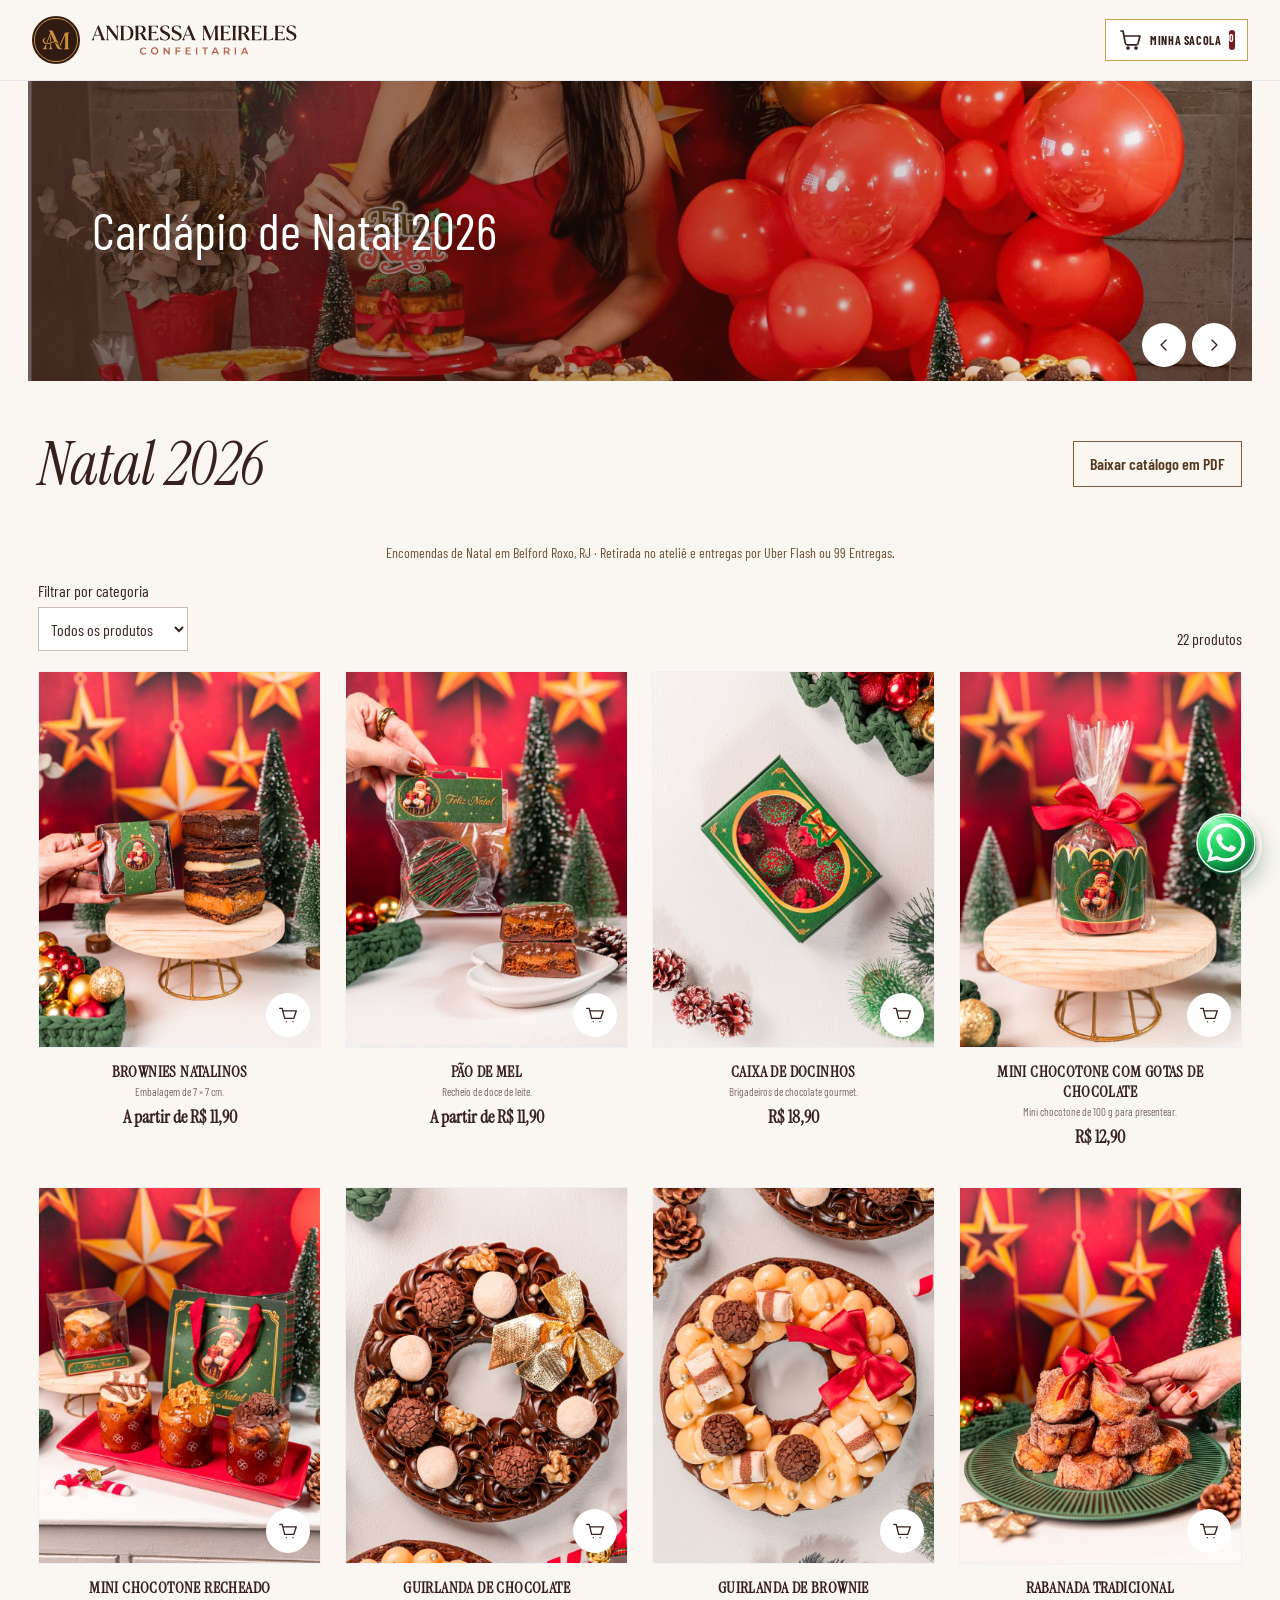
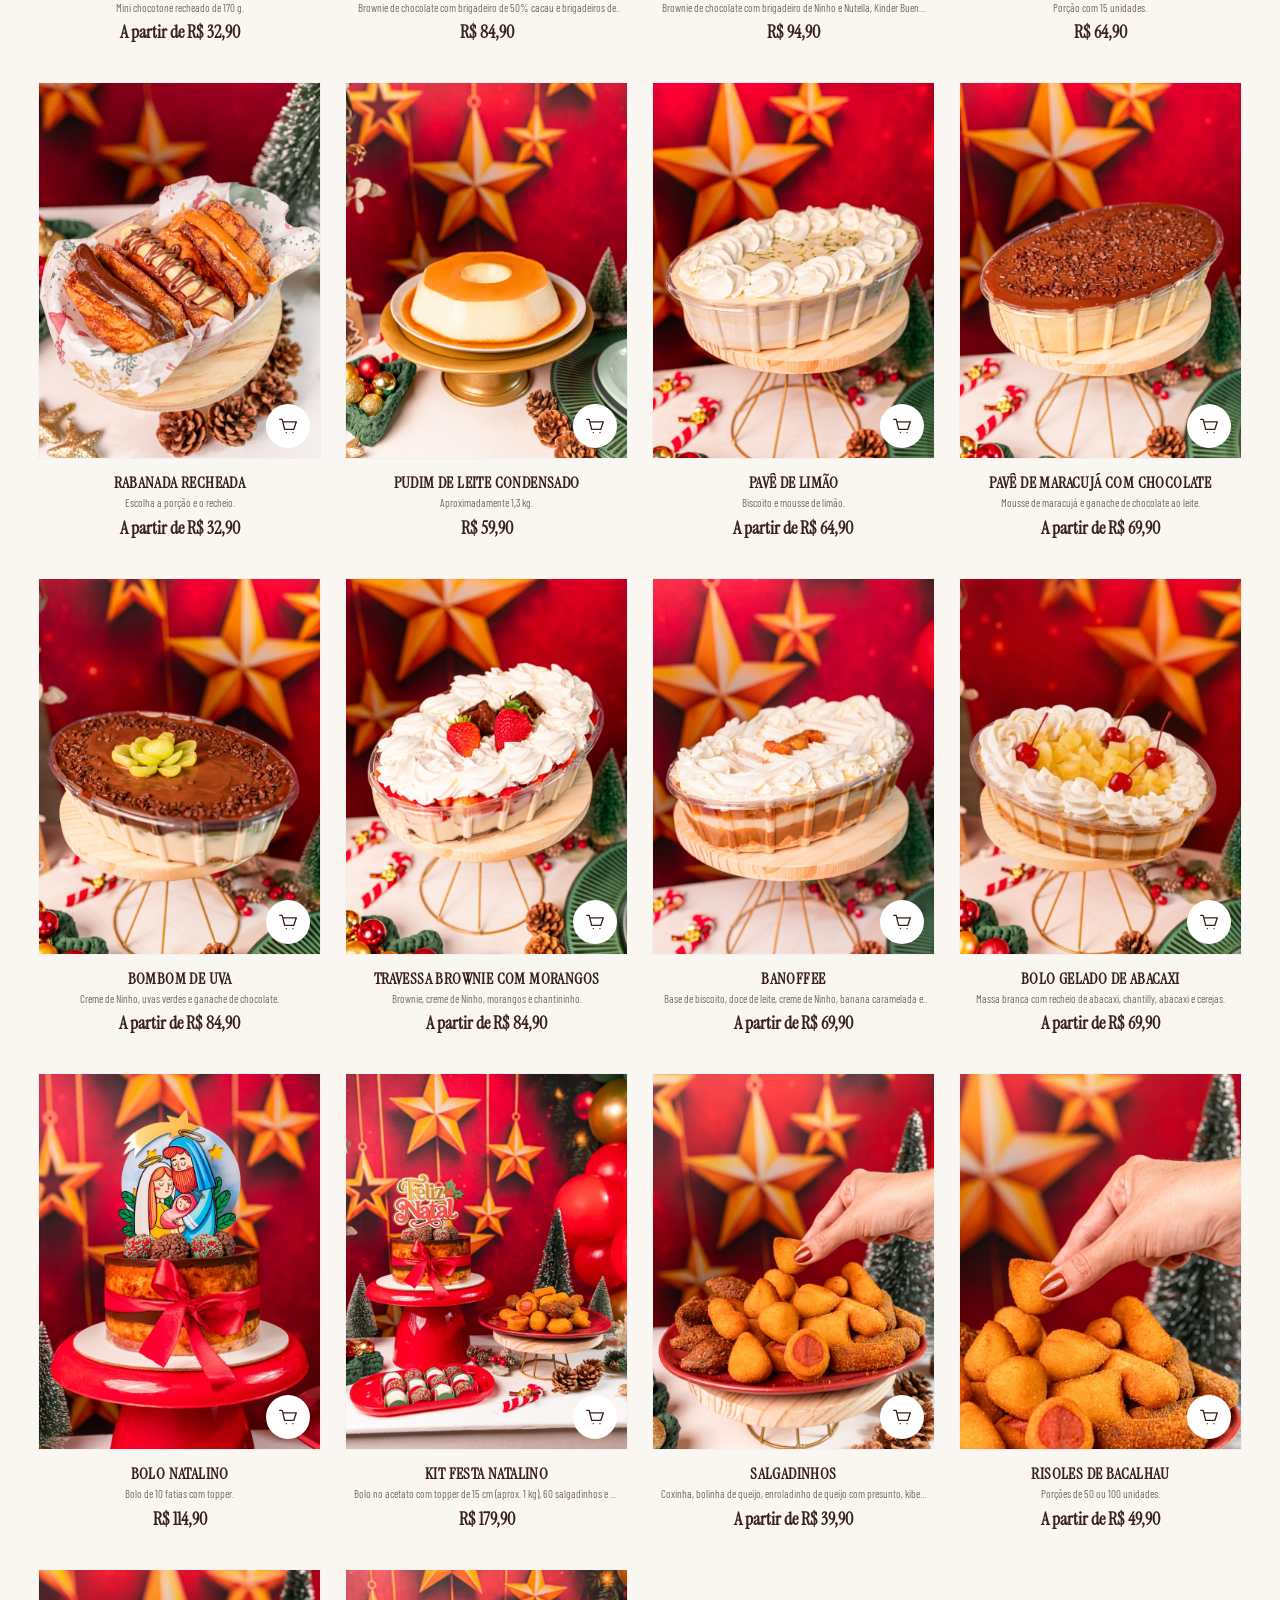
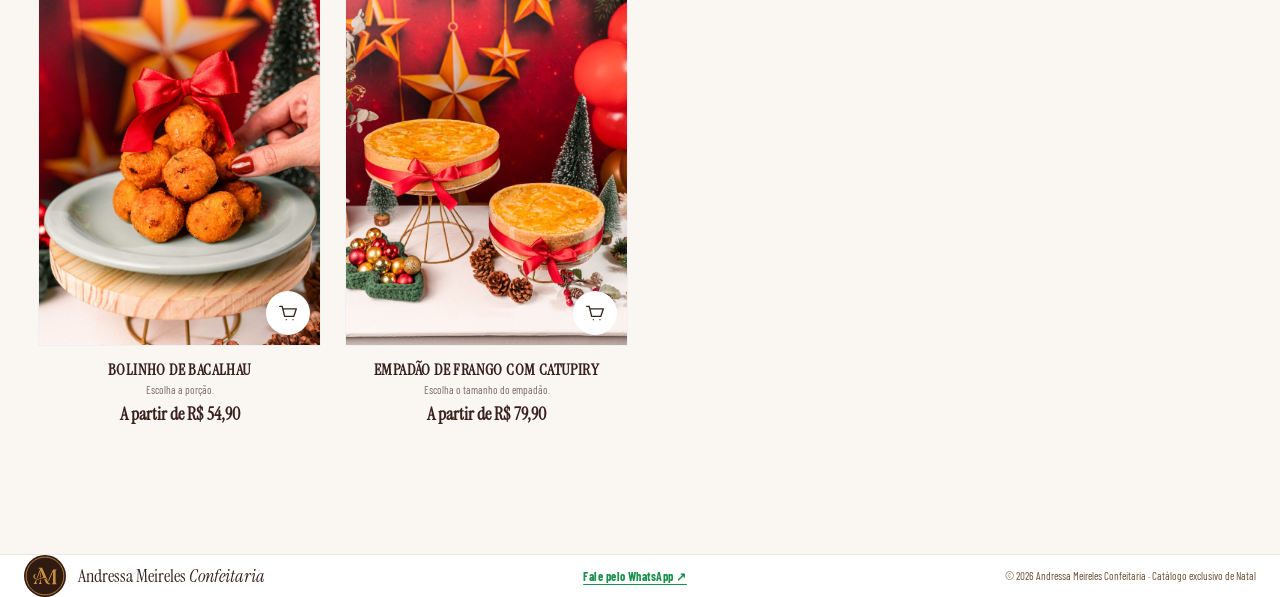
==== commit a66ee4a5: "Enhance index.html with SEO and content updates Added SEO metadata and updated content for Natal 202" ====
--- a/index.html
+++ b/index.html
@@ -1,13 +1,241 @@
 <!DOCTYPE html>
 <html lang="pt-BR" class="scroll-smooth"><head>
-<meta charset="UTF-8"><meta name="viewport" content="width=device-width, initial-scale=1.0, viewport-fit=cover">
-<title>Ceia de Natal 2026 | Andressa Meireles Confeitaria</title>
-<meta name="description" content="Encomende presentes, sobremesas e salgados para a ceia de Natal 2026. Escolha seus produtos e finalize pelo WhatsApp.">
+<meta charset="UTF-8">
+<meta name="viewport" content="width=device-width, initial-scale=1.0, viewport-fit=cover">
+<meta name="referrer" content="no-referrer-when-downgrade">
+
+<!-- SEO principal: página específica do Cardápio de Natal 2026 -->
+<title>Cardápio de Natal 2026 em Belford Roxo | Andressa Meireles</title>
+<meta name="description" content="Encomendas de Natal em Belford Roxo, RJ: bolos, sobremesas, rabanadas, salgados e itens para a ceia. Confira o cardápio da Andressa Meireles e peça pelo WhatsApp.">
+<meta name="author" content="Andressa Meireles Confeitaria">
+<meta name="robots" content="index, follow, max-image-preview:large, max-snippet:-1, max-video-preview:-1">
+<link rel="canonical" href="https://andressameireles.com.br/natal2026/">
 <meta name="theme-color" content="#FAF7F2">
-<meta property="og:type" content="website"><meta property="og:title" content="Ceia de Natal 2026 | Andressa Meireles Confeitaria"><meta property="og:description" content="Presentes, sobremesas e salgados para sua ceia. Confira o catálogo de Natal 2026.">
+
+<!-- Sinais locais: região atendida informada pela confeitaria -->
+<meta name="geo.region" content="BR-RJ">
+<meta name="geo.placename" content="Belford Roxo">
+
+<!-- Cartão de compartilhamento: WhatsApp, Facebook e outras redes -->
+<meta property="og:locale" content="pt_BR">
+<meta property="og:type" content="website">
+<meta property="og:title" content="Cardápio de Natal 2026 em Belford Roxo | Andressa Meireles">
+<meta property="og:description" content="Encomendas de Natal em Belford Roxo, RJ. Confira bolos, sobremesas, rabanadas e salgados para a ceia. Faça seu pedido pelo WhatsApp.">
+<meta property="og:url" content="https://andressameireles.com.br/natal2026/">
+<meta property="og:site_name" content="Andressa Meireles Confeitaria">
+<meta property="og:image" content="https://andressameireles.com.br/natal2026/imagens/banner-natal-2026.jpg">
+<meta property="og:image:secure_url" content="https://andressameireles.com.br/natal2026/imagens/banner-natal-2026.jpg">
+<meta property="og:image:type" content="image/jpeg">
+<meta property="og:image:width" content="1400">
+<meta property="og:image:height" content="480">
+<meta property="og:image:alt" content="Cardápio de Natal 2026 da Andressa Meireles Confeitaria em Belford Roxo">
+
+<!-- Cartão para Twitter / X -->
+<meta name="twitter:card" content="summary_large_image">
+<meta name="twitter:title" content="Cardápio de Natal 2026 em Belford Roxo | Andressa Meireles">
+<meta name="twitter:description" content="Encomendas de Natal em Belford Roxo, RJ. Bolos, sobremesas, rabanadas e salgados para sua ceia. Peça pelo WhatsApp.">
+<meta name="twitter:image" content="https://andressameireles.com.br/natal2026/imagens/banner-natal-2026.jpg">
+<meta name="twitter:image:alt" content="Cardápio de Natal 2026 da Andressa Meireles Confeitaria em Belford Roxo">
+
+<!-- Favicon local do próprio catálogo -->
 <link rel="icon" type="image/svg+xml" href="assets/47395fdd01674538.svg">
+<link rel="preload" as="image" href="imagens/banner-natal-2026.jpg" fetchpriority="high">
 <link rel="stylesheet" href="assets/loja.css?v=20261123-3">
-<script type="application/ld+json">{"@context":"https://schema.org","@type":"CollectionPage","name":"Ceia de Natal 2026 | Andressa Meireles Confeitaria","description":"Catálogo de presentes, sobremesas e salgados para a ceia de Natal 2026.","inLanguage":"pt-BR","publisher":{"@type":"Organization","name":"Andressa Meireles Confeitaria","telephone":"+5521981541545","url":"https://andressameireles.com.br/"}}</script>
+
+<!-- Google Analytics 4: mesmo ID da página principal; mede também visitas ao catálogo -->
+<script async src="https://www.googletagmanager.com/gtag/js?id=G-RELBSW5DF5"></script>
+<script>
+  window.dataLayer = window.dataLayer || [];
+  function gtag() { dataLayer.push(arguments); }
+  gtag('js', new Date());
+  gtag('config', 'G-RELBSW5DF5', { send_page_view: true });
+</script>
+
+<!-- Dados estruturados: confeitaria local + página de coleção do catálogo -->
+<script type="application/ld+json">
+{
+  "@context": "https://schema.org",
+  "@graph": [
+    {
+      "@type": "Bakery",
+      "@id": "https://andressameireles.com.br/#confeitaria",
+      "name": "Andressa Meireles Confeitaria",
+      "url": "https://andressameireles.com.br/",
+      "image": "https://andressameireles.com.br/natal2026/imagens/banner-natal-2026.jpg",
+      "telephone": "+5521981541545",
+      "priceRange": "$$",
+      "address": {
+        "@type": "PostalAddress",
+        "addressLocality": "Belford Roxo",
+        "addressRegion": "RJ",
+        "addressCountry": "BR"
+      },
+      "areaServed": {
+        "@type": "City",
+        "name": "Belford Roxo"
+      },
+      "sameAs": [
+        "https://instagram.com/andressameirelesconfeitaria",
+        "https://collshp.com/andressameireles"
+      ],
+      "servesCuisine": [
+        "Confeitaria artesanal",
+        "Sobremesas natalinas",
+        "Bolos",
+        "Salgados para festas"
+      ]
+    },
+    {
+      "@type": "WebSite",
+      "@id": "https://andressameireles.com.br/#website",
+      "url": "https://andressameireles.com.br/",
+      "name": "Andressa Meireles Confeitaria",
+      "inLanguage": "pt-BR"
+    },
+    {
+      "@type": "CollectionPage",
+      "@id": "https://andressameireles.com.br/natal2026/#webpage",
+      "url": "https://andressameireles.com.br/natal2026/",
+      "name": "Cardápio de Natal 2026 em Belford Roxo | Andressa Meireles Confeitaria",
+      "description": "Encomendas de Natal em Belford Roxo, RJ: bolos, sobremesas, rabanadas, salgados e itens para a ceia. Confira o cardápio da Andressa Meireles e peça pelo WhatsApp.",
+      "inLanguage": "pt-BR",
+      "isPartOf": {
+        "@id": "https://andressameireles.com.br/#website"
+      },
+      "about": {
+        "@id": "https://andressameireles.com.br/#confeitaria"
+      },
+      "publisher": {
+        "@id": "https://andressameireles.com.br/#confeitaria"
+      },
+      "primaryImageOfPage": {
+        "@type": "ImageObject",
+        "url": "https://andressameireles.com.br/natal2026/imagens/banner-natal-2026.jpg",
+        "width": 1400,
+        "height": 480
+      },
+      "mainEntity": {
+        "@type": "ItemList",
+        "name": "Produtos do Cardápio de Natal 2026",
+        "numberOfItems": 22,
+        "itemListOrder": "https://schema.org/ItemListOrderAscending",
+        "itemListElement": [
+          {
+            "@type": "ListItem",
+            "position": 1,
+            "name": "Brownies Natalinos"
+          },
+          {
+            "@type": "ListItem",
+            "position": 2,
+            "name": "Pão de mel"
+          },
+          {
+            "@type": "ListItem",
+            "position": 3,
+            "name": "Caixa de docinhos"
+          },
+          {
+            "@type": "ListItem",
+            "position": 4,
+            "name": "Mini chocotone com gotas de chocolate"
+          },
+          {
+            "@type": "ListItem",
+            "position": 5,
+            "name": "Mini chocotone recheado"
+          },
+          {
+            "@type": "ListItem",
+            "position": 6,
+            "name": "Guirlanda de chocolate"
+          },
+          {
+            "@type": "ListItem",
+            "position": 7,
+            "name": "Guirlanda de brownie"
+          },
+          {
+            "@type": "ListItem",
+            "position": 8,
+            "name": "Rabanada tradicional"
+          },
+          {
+            "@type": "ListItem",
+            "position": 9,
+            "name": "Rabanada recheada"
+          },
+          {
+            "@type": "ListItem",
+            "position": 10,
+            "name": "Pudim de leite condensado"
+          },
+          {
+            "@type": "ListItem",
+            "position": 11,
+            "name": "Pavê de limão"
+          },
+          {
+            "@type": "ListItem",
+            "position": 12,
+            "name": "Pavê de maracujá com chocolate"
+          },
+          {
+            "@type": "ListItem",
+            "position": 13,
+            "name": "Bombom de uva"
+          },
+          {
+            "@type": "ListItem",
+            "position": 14,
+            "name": "Travessa brownie com morangos"
+          },
+          {
+            "@type": "ListItem",
+            "position": 15,
+            "name": "Banoffee"
+          },
+          {
+            "@type": "ListItem",
+            "position": 16,
+            "name": "Bolo gelado de abacaxi"
+          },
+          {
+            "@type": "ListItem",
+            "position": 17,
+            "name": "Bolo natalino"
+          },
+          {
+            "@type": "ListItem",
+            "position": 18,
+            "name": "Kit festa natalino"
+          },
+          {
+            "@type": "ListItem",
+            "position": 19,
+            "name": "Salgadinhos"
+          },
+          {
+            "@type": "ListItem",
+            "position": 20,
+            "name": "Risoles de bacalhau"
+          },
+          {
+            "@type": "ListItem",
+            "position": 21,
+            "name": "Bolinho de bacalhau"
+          },
+          {
+            "@type": "ListItem",
+            "position": 22,
+            "name": "Empadão de frango com Catupiry"
+          }
+        ]
+      }
+    }
+  ]
+}
+</script>
 </head><body class="bg-[#FAF7F2] text-[#38201D] antialiased selection:bg-[#C5A059] selection:text-white">
 
 <header class="natal-header sticky top-0 z-40 bg-[#FAF7F2]/95 backdrop-blur-md border-b border-gray-200">
@@ -32,14 +260,15 @@
 <div class="view-section" id="view-natal">
 <!-- Banner Editorial Natal 2026 -->
 <section aria-label="Destaques de Natal" aria-roledescription="carrossel" class="natal-carousel">
-<div aria-label="Imagens do cardápio" class="natal-track" id="natalSlides" tabindex="0"><article class="natal-slide"><img alt="Coleção Natal 2026 Andressa Meireles" class="absolute inset-0 w-full h-full object-cover" data-relative-path="imagens/banner-natal-2026.jpg" fetchpriority="high" id="natalBannerImg" loading="eager" src="imagens/banner-natal-2026.jpg"/><h1 class="font-serif"><button onclick="openNatalPage('all')" type="button">Cardápio de Natal 2026</button></h1></article>
+<div aria-label="Imagens do cardápio" class="natal-track" id="natalSlides" tabindex="0"><article class="natal-slide"><img alt="Cardápio de Natal 2026 da Andressa Meireles Confeitaria em Belford Roxo, RJ" class="absolute inset-0 w-full h-full object-cover" data-relative-path="imagens/banner-natal-2026.jpg" fetchpriority="high" id="natalBannerImg" loading="eager" src="imagens/banner-natal-2026.jpg"/><h1 class="font-serif"><button onclick="openNatalPage('all')" type="button">Cardápio de Natal 2026</button></h1></article>
 <article class="natal-slide"><img alt="Presentes de Natal" data-relative-path="imagens/ceia26-01.jpg" decoding="async" fetchpriority="auto" loading="lazy" src="imagens/ceia26-01.jpg"/><h2 class="font-serif"><button onclick="openNatalPage('Presentes de Natal')">Presentes de Natal</button></h2></article>
 <article class="natal-slide"><img alt="Sobremesas da ceia" data-relative-path="imagens/ceia26-11.jpg" decoding="async" fetchpriority="auto" loading="lazy" src="imagens/ceia26-11.jpg"/><h2 class="font-serif"><button onclick="openNatalPage('Sobremesas da ceia')">Sobremesas da ceia</button></h2></article>
 <article class="natal-slide"><img alt="Salgados para o Natal" data-relative-path="imagens/ceia26-22.jpg" decoding="async" fetchpriority="auto" loading="lazy" src="imagens/ceia26-22.jpg"/><h2 class="font-serif"><button onclick="openNatalPage('Salgados')" type="button">Salgados</button></h2></article>
 </div>
 <div class="natal-arrows"><button aria-label="Imagem anterior" onclick="moveNatalSlide(-1)"><svg aria-hidden="true" fill="none" stroke="currentColor" stroke-linecap="round" stroke-linejoin="round" stroke-width="1.6" viewbox="0 0 24 24"><path d="m14.5 6-6 6 6 6"></path></svg></button><button aria-label="Próxima imagem" onclick="moveNatalSlide(1)"><svg aria-hidden="true" fill="none" stroke="currentColor" stroke-linecap="round" stroke-linejoin="round" stroke-width="1.6" viewbox="0 0 24 24"><path d="m9.5 6 6 6-6 6"></path></svg></button></div>
 </section>
-<div class="ready-catalog"><div class="natal-title-download"><h2 class="font-serif">Natal 2026</h2><a download="" href="catalogos/cardapio-natal-2026.pdf">Baixar catálogo em PDF</a></div><div class="ready-tools"><label>Filtrar por categoria<select id="natalCategory" onchange="renderNatalCatalog(this.value)"><option value="all">Todos os produtos</option></select></label><span aria-live="polite" id="natalProductsCountLabel"></span></div><div id="natalProductsGrid"><article><h3>Brownies Natalinos</h3><p>Embalagem de 7 × 7 cm.</p></article><article><h3>Pão de mel</h3><p>Recheio de doce de leite.</p></article><article><h3>Caixa de docinhos</h3><p>Brigadeiros de chocolate gourmet.</p></article><article><h3>Mini chocotone com gotas de chocolate</h3><p>Mini chocotone de 100 g para presentear.</p></article><article><h3>Mini chocotone recheado</h3><p>Mini chocotone recheado de 170 g.</p></article><article><h3>Guirlanda de chocolate</h3><p>Brownie de chocolate com brigadeiro de 50% cacau e brigadeiros de chocolate. 20 cm.</p></article><article><h3>Guirlanda de brownie</h3><p>Brownie de chocolate com brigadeiro de Ninho e Nutella, Kinder Bueno e brigadeiros de Ninho com Nutella. 20 cm.</p></article><article><h3>Rabanada tradicional</h3><p>Porção com 15 unidades.</p></article><article><h3>Rabanada recheada</h3><p>Escolha a porção e o recheio.</p></article><article><h3>Pudim de leite condensado</h3><p>Aproximadamente 1,3 kg.</p></article><article><h3>Pavê de limão</h3><p>Biscoito e mousse de limão.</p></article><article><h3>Pavê de maracujá com chocolate</h3><p>Mousse de maracujá e ganache de chocolate ao leite.</p></article><article><h3>Bombom de uva</h3><p>Creme de Ninho, uvas verdes e ganache de chocolate.</p></article><article><h3>Travessa brownie com morangos</h3><p>Brownie, creme de Ninho, morangos e chantininho.</p></article><article><h3>Banoffee</h3><p>Base de biscoito, doce de leite, creme de Ninho, banana caramelada e chantilly.</p></article><article><h3>Bolo gelado de abacaxi</h3><p>Massa branca com recheio de abacaxi, chantilly, abacaxi e cerejas.</p></article><article><h3>Bolo natalino</h3><p>Bolo de 10 fatias com topper.</p></article><article><h3>Kit festa natalino</h3><p>Bolo no acetato com topper de 15 cm (aprox. 1 kg), 60 salgadinhos e 25 docinhos.</p></article><article><h3>Salgadinhos</h3><p>Coxinha, bolinha de queijo, enroladinho de queijo com presunto, kibe e aipim com carne.</p></article><article><h3>Risoles de bacalhau</h3><p>Porções de 50 ou 100 unidades.</p></article><article><h3>Bolinho de bacalhau</h3><p>Escolha a porção.</p></article><article><h3>Empadão de frango com Catupiry</h3><p>Escolha o tamanho do empadão.</p></article></div></div>
+<div class="ready-catalog"><div class="natal-title-download"><h2 class="font-serif">Natal 2026</h2><a download="" href="catalogos/cardapio-natal-2026.pdf">Baixar catálogo em PDF</a></div>
+<p class="mx-auto mt-2 mb-4 max-w-2xl px-4 text-center text-sm text-[#6E5034]">Encomendas de Natal em Belford Roxo, RJ · Retirada no ateliê e entregas por Uber Flash ou 99 Entregas.</p><div class="ready-tools"><label>Filtrar por categoria<select id="natalCategory" onchange="renderNatalCatalog(this.value)"><option value="all">Todos os produtos</option></select></label><span aria-live="polite" id="natalProductsCountLabel"></span></div><div id="natalProductsGrid"><article><h3>Brownies Natalinos</h3><p>Embalagem de 7 × 7 cm.</p></article><article><h3>Pão de mel</h3><p>Recheio de doce de leite.</p></article><article><h3>Caixa de docinhos</h3><p>Brigadeiros de chocolate gourmet.</p></article><article><h3>Mini chocotone com gotas de chocolate</h3><p>Mini chocotone de 100 g para presentear.</p></article><article><h3>Mini chocotone recheado</h3><p>Mini chocotone recheado de 170 g.</p></article><article><h3>Guirlanda de chocolate</h3><p>Brownie de chocolate com brigadeiro de 50% cacau e brigadeiros de chocolate. 20 cm.</p></article><article><h3>Guirlanda de brownie</h3><p>Brownie de chocolate com brigadeiro de Ninho e Nutella, Kinder Bueno e brigadeiros de Ninho com Nutella. 20 cm.</p></article><article><h3>Rabanada tradicional</h3><p>Porção com 15 unidades.</p></article><article><h3>Rabanada recheada</h3><p>Escolha a porção e o recheio.</p></article><article><h3>Pudim de leite condensado</h3><p>Aproximadamente 1,3 kg.</p></article><article><h3>Pavê de limão</h3><p>Biscoito e mousse de limão.</p></article><article><h3>Pavê de maracujá com chocolate</h3><p>Mousse de maracujá e ganache de chocolate ao leite.</p></article><article><h3>Bombom de uva</h3><p>Creme de Ninho, uvas verdes e ganache de chocolate.</p></article><article><h3>Travessa brownie com morangos</h3><p>Brownie, creme de Ninho, morangos e chantininho.</p></article><article><h3>Banoffee</h3><p>Base de biscoito, doce de leite, creme de Ninho, banana caramelada e chantilly.</p></article><article><h3>Bolo gelado de abacaxi</h3><p>Massa branca com recheio de abacaxi, chantilly, abacaxi e cerejas.</p></article><article><h3>Bolo natalino</h3><p>Bolo de 10 fatias com topper.</p></article><article><h3>Kit festa natalino</h3><p>Bolo no acetato com topper de 15 cm (aprox. 1 kg), 60 salgadinhos e 25 docinhos.</p></article><article><h3>Salgadinhos</h3><p>Coxinha, bolinha de queijo, enroladinho de queijo com presunto, kibe e aipim com carne.</p></article><article><h3>Risoles de bacalhau</h3><p>Porções de 50 ou 100 unidades.</p></article><article><h3>Bolinho de bacalhau</h3><p>Escolha a porção.</p></article><article><h3>Empadão de frango com Catupiry</h3><p>Escolha o tamanho do empadão.</p></article></div></div>
 </div>
 <div class="view-section hidden" id="view-product-detail">
 <div class="bg-white border-b border-gray-200 py-3.5 px-4">
@@ -198,6 +427,7 @@
 <div class="lg:col-span-2 space-y-6">
 <div class="bg-white p-6 rounded-none border border-gray-200 shadow-sm">
 <h2 class="font-serif text-2xl font-bold text-[#38201D] mb-4">Itens no seu Carrinho</h2>
+<p class="text-xs text-[#6E5034] -mt-2 mb-3">Sua sacola é salva automaticamente neste aparelho. Você pode fechar a página e voltar depois.</p>
 <div class="divide-y divide-[#EDE5DC]" id="cartItemsList"></div>
 <div class="flex justify-between items-center pt-6 mt-4 border-t border-gray-200">
 <button class="text-xs font-bold text-[#38201D] hover:text-[#C5A059]" onclick="openNatalPage('all')">← Voltar ao Natal 2026</button>
@@ -283,5 +513,5 @@
   <img src="assets/whatsapp-3d.svg" alt="" aria-hidden="true" width="72" height="72" decoding="async">
   <span>WhatsApp</span>
 </a>
-<script defer src="assets/natal.js?v=20261123-3"></script>
+<script defer src="assets/natal.js?v=20261123-4"></script>
 </body></html>
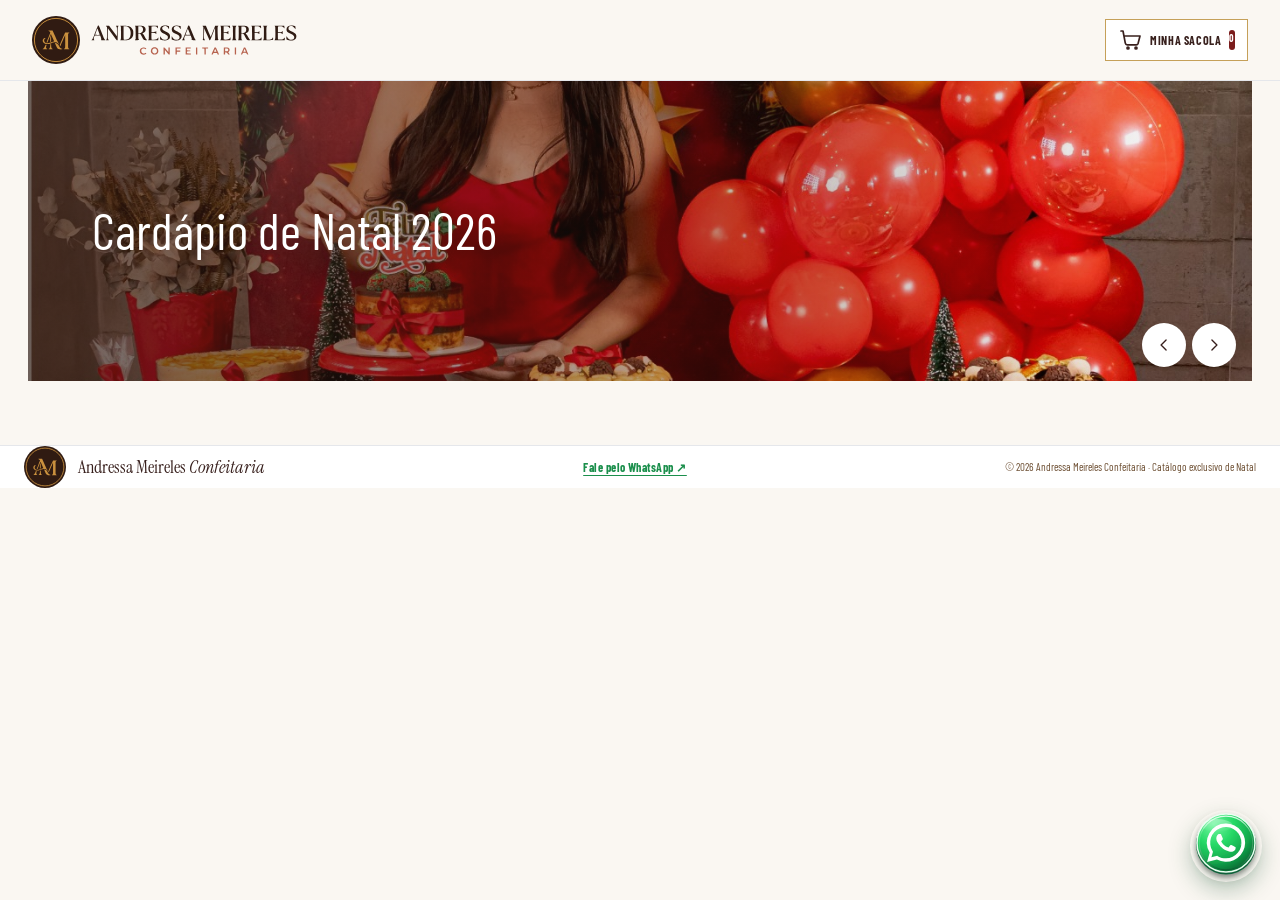
==== commit 641d8537: "Update index.html" ====
--- a/index.html
+++ b/index.html
@@ -267,9 +267,6 @@
 </div>
 <div class="natal-arrows"><button aria-label="Imagem anterior" onclick="moveNatalSlide(-1)"><svg aria-hidden="true" fill="none" stroke="currentColor" stroke-linecap="round" stroke-linejoin="round" stroke-width="1.6" viewbox="0 0 24 24"><path d="m14.5 6-6 6 6 6"></path></svg></button><button aria-label="Próxima imagem" onclick="moveNatalSlide(1)"><svg aria-hidden="true" fill="none" stroke="currentColor" stroke-linecap="round" stroke-linejoin="round" stroke-width="1.6" viewbox="0 0 24 24"><path d="m9.5 6 6 6-6 6"></path></svg></button></div>
 </section>
-<div class="ready-catalog"><div class="natal-title-download"><h2 class="font-serif">Natal 2026</h2><a download="" href="catalogos/cardapio-natal-2026.pdf">Baixar catálogo em PDF</a></div>
-<p class="mx-auto mt-2 mb-4 max-w-2xl px-4 text-center text-sm text-[#6E5034]">Encomendas de Natal em Belford Roxo, RJ · Retirada no ateliê e entregas por Uber Flash ou 99 Entregas.</p><div class="ready-tools"><label>Filtrar por categoria<select id="natalCategory" onchange="renderNatalCatalog(this.value)"><option value="all">Todos os produtos</option></select></label><span aria-live="polite" id="natalProductsCountLabel"></span></div><div id="natalProductsGrid"><article><h3>Brownies Natalinos</h3><p>Embalagem de 7 × 7 cm.</p></article><article><h3>Pão de mel</h3><p>Recheio de doce de leite.</p></article><article><h3>Caixa de docinhos</h3><p>Brigadeiros de chocolate gourmet.</p></article><article><h3>Mini chocotone com gotas de chocolate</h3><p>Mini chocotone de 100 g para presentear.</p></article><article><h3>Mini chocotone recheado</h3><p>Mini chocotone recheado de 170 g.</p></article><article><h3>Guirlanda de chocolate</h3><p>Brownie de chocolate com brigadeiro de 50% cacau e brigadeiros de chocolate. 20 cm.</p></article><article><h3>Guirlanda de brownie</h3><p>Brownie de chocolate com brigadeiro de Ninho e Nutella, Kinder Bueno e brigadeiros de Ninho com Nutella. 20 cm.</p></article><article><h3>Rabanada tradicional</h3><p>Porção com 15 unidades.</p></article><article><h3>Rabanada recheada</h3><p>Escolha a porção e o recheio.</p></article><article><h3>Pudim de leite condensado</h3><p>Aproximadamente 1,3 kg.</p></article><article><h3>Pavê de limão</h3><p>Biscoito e mousse de limão.</p></article><article><h3>Pavê de maracujá com chocolate</h3><p>Mousse de maracujá e ganache de chocolate ao leite.</p></article><article><h3>Bombom de uva</h3><p>Creme de Ninho, uvas verdes e ganache de chocolate.</p></article><article><h3>Travessa brownie com morangos</h3><p>Brownie, creme de Ninho, morangos e chantininho.</p></article><article><h3>Banoffee</h3><p>Base de biscoito, doce de leite, creme de Ninho, banana caramelada e chantilly.</p></article><article><h3>Bolo gelado de abacaxi</h3><p>Massa branca com recheio de abacaxi, chantilly, abacaxi e cerejas.</p></article><article><h3>Bolo natalino</h3><p>Bolo de 10 fatias com topper.</p></article><article><h3>Kit festa natalino</h3><p>Bolo no acetato com topper de 15 cm (aprox. 1 kg), 60 salgadinhos e 25 docinhos.</p></article><article><h3>Salgadinhos</h3><p>Coxinha, bolinha de queijo, enroladinho de queijo com presunto, kibe e aipim com carne.</p></article><article><h3>Risoles de bacalhau</h3><p>Porções de 50 ou 100 unidades.</p></article><article><h3>Bolinho de bacalhau</h3><p>Escolha a porção.</p></article><article><h3>Empadão de frango com Catupiry</h3><p>Escolha o tamanho do empadão.</p></article></div></div>
-</div>
 <div class="view-section hidden" id="view-product-detail">
 <div class="bg-white border-b border-gray-200 py-3.5 px-4">
 <div class="max-w-[1020px] w-[86%] mx-auto flex flex-wrap items-center justify-between gap-3">
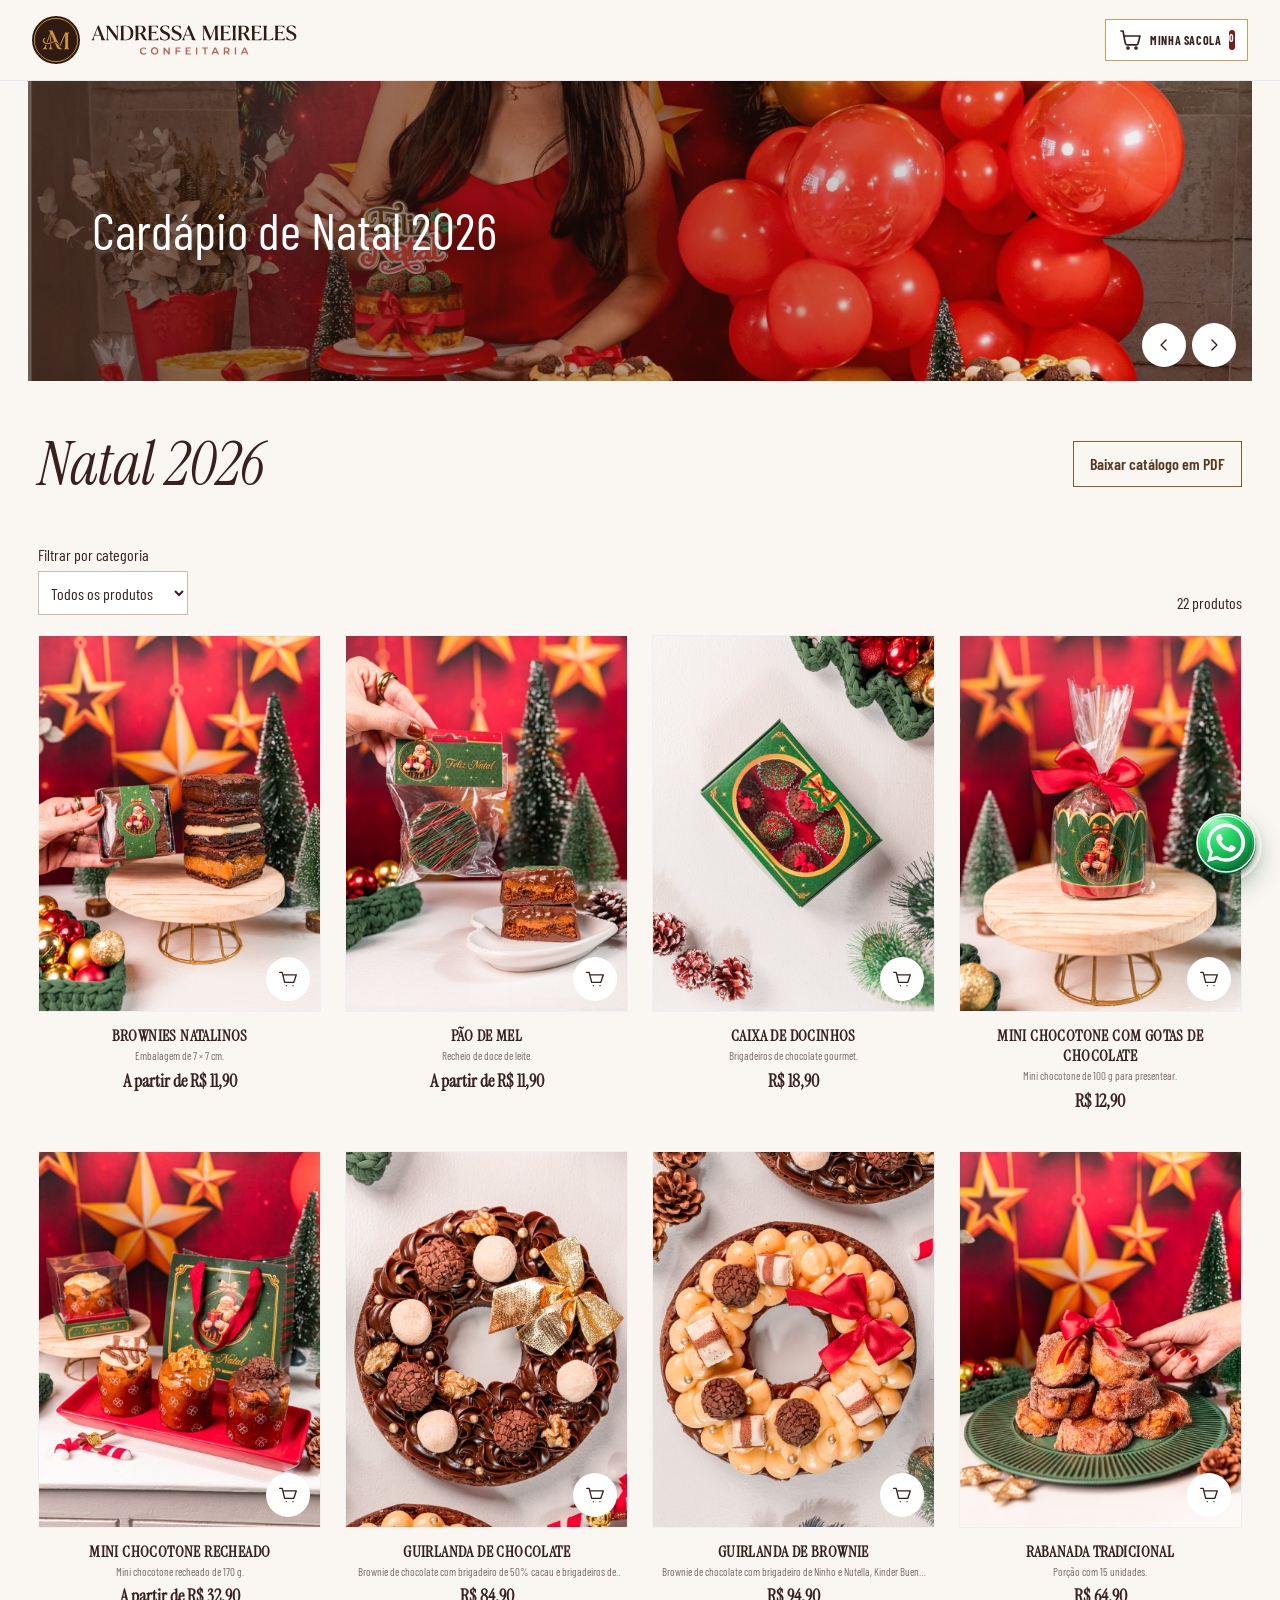
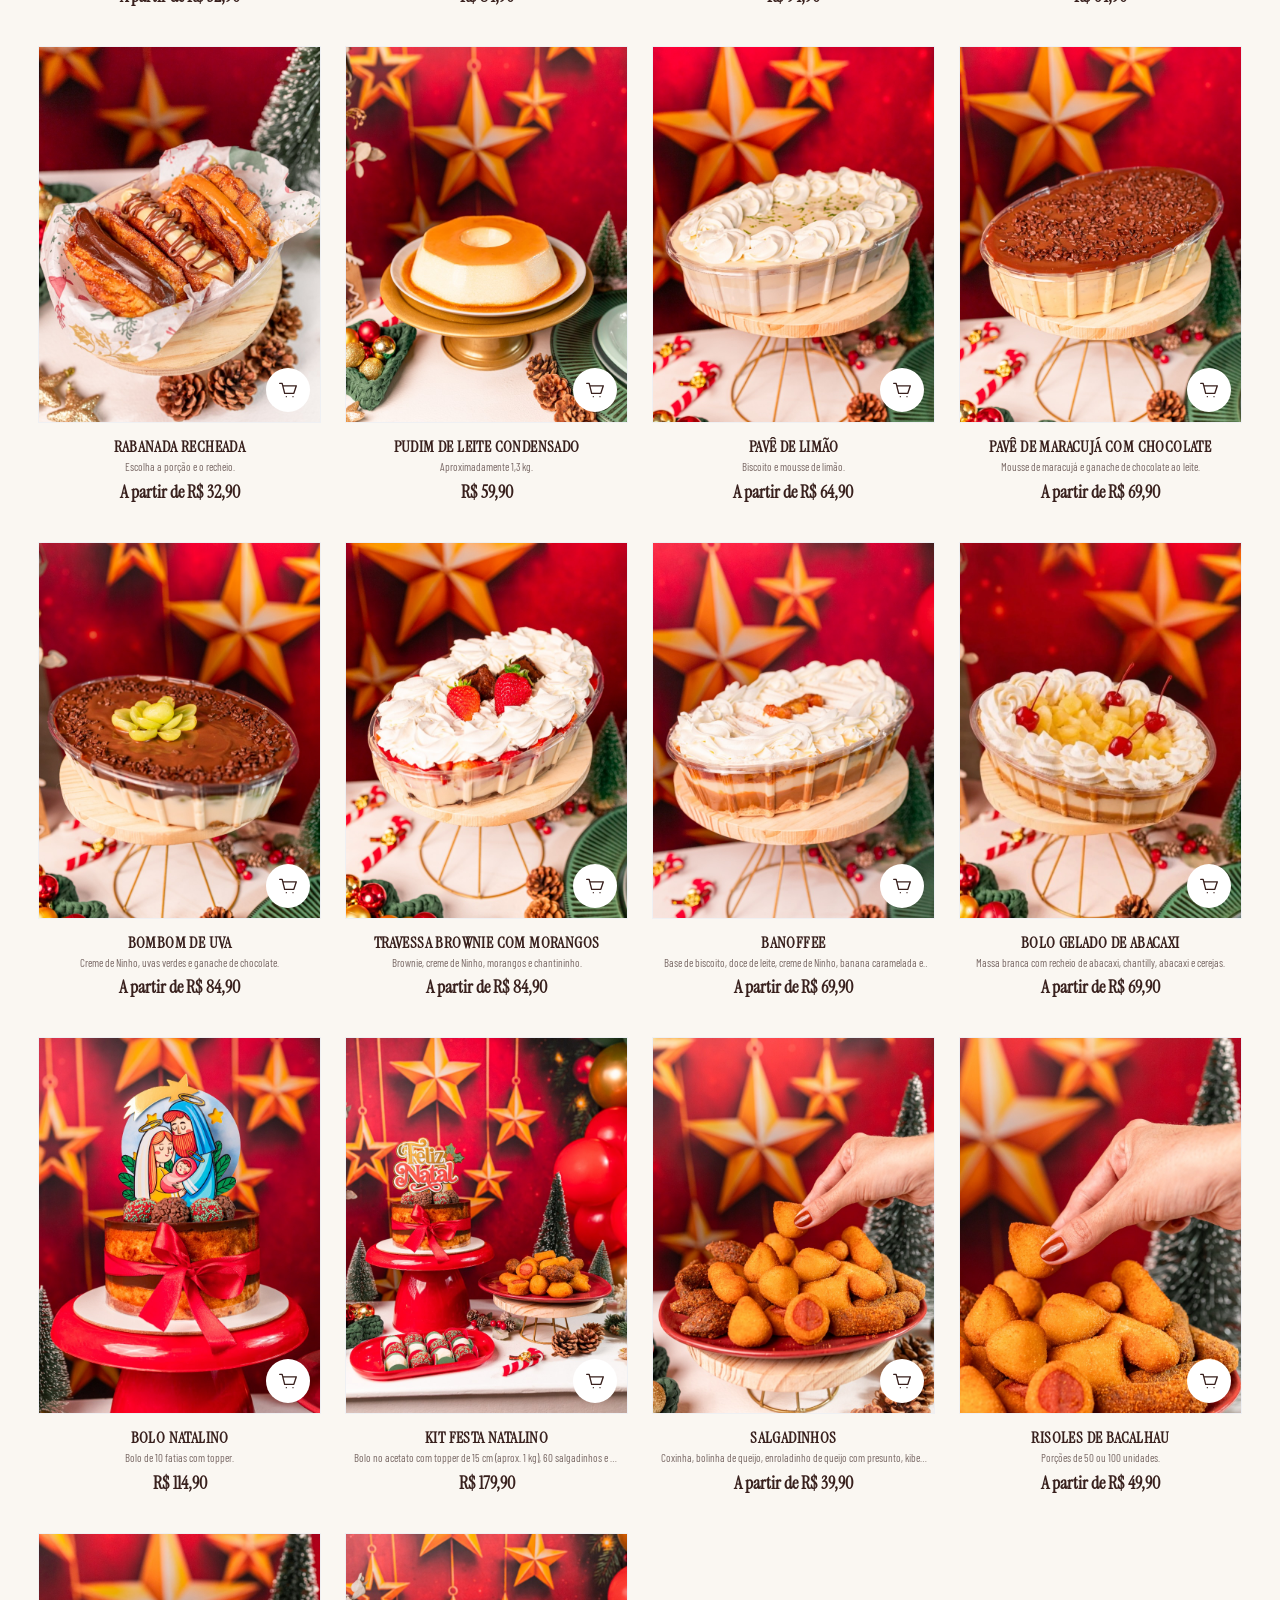
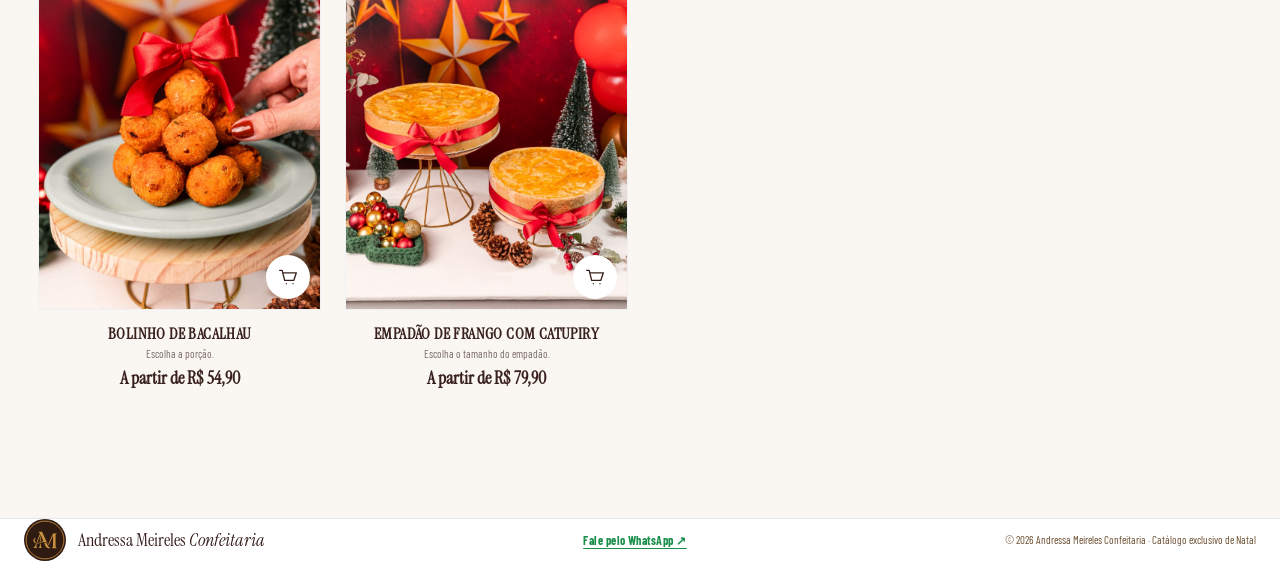
==== commit 4c853b6f: "Update index.html" ====
--- a/index.html
+++ b/index.html
@@ -267,6 +267,9 @@
 </div>
 <div class="natal-arrows"><button aria-label="Imagem anterior" onclick="moveNatalSlide(-1)"><svg aria-hidden="true" fill="none" stroke="currentColor" stroke-linecap="round" stroke-linejoin="round" stroke-width="1.6" viewbox="0 0 24 24"><path d="m14.5 6-6 6 6 6"></path></svg></button><button aria-label="Próxima imagem" onclick="moveNatalSlide(1)"><svg aria-hidden="true" fill="none" stroke="currentColor" stroke-linecap="round" stroke-linejoin="round" stroke-width="1.6" viewbox="0 0 24 24"><path d="m9.5 6 6 6-6 6"></path></svg></button></div>
 </section>
+<div class="ready-catalog"><div class="natal-title-download"><h2 class="font-serif">Natal 2026</h2><a download="" href="catalogos/cardapio-natal-2026.pdf">Baixar catálogo em PDF</a></div>
+<p class="mx-auto mt-2 mb-4 max-w-2xl px-4 text-center text-sm text-[#6E5034]"></p><div class="ready-tools"><label>Filtrar por categoria<select id="natalCategory" onchange="renderNatalCatalog(this.value)"><option value="all">Todos os produtos</option></select></label><span aria-live="polite" id="natalProductsCountLabel"></span></div><div id="natalProductsGrid"><article><h3>Brownies Natalinos</h3><p>Embalagem de 7 × 7 cm.</p></article><article><h3>Pão de mel</h3><p>Recheio de doce de leite.</p></article><article><h3>Caixa de docinhos</h3><p>Brigadeiros de chocolate gourmet.</p></article><article><h3>Mini chocotone com gotas de chocolate</h3><p>Mini chocotone de 100 g para presentear.</p></article><article><h3>Mini chocotone recheado</h3><p>Mini chocotone recheado de 170 g.</p></article><article><h3>Guirlanda de chocolate</h3><p>Brownie de chocolate com brigadeiro de 50% cacau e brigadeiros de chocolate. 20 cm.</p></article><article><h3>Guirlanda de brownie</h3><p>Brownie de chocolate com brigadeiro de Ninho e Nutella, Kinder Bueno e brigadeiros de Ninho com Nutella. 20 cm.</p></article><article><h3>Rabanada tradicional</h3><p>Porção com 15 unidades.</p></article><article><h3>Rabanada recheada</h3><p>Escolha a porção e o recheio.</p></article><article><h3>Pudim de leite condensado</h3><p>Aproximadamente 1,3 kg.</p></article><article><h3>Pavê de limão</h3><p>Biscoito e mousse de limão.</p></article><article><h3>Pavê de maracujá com chocolate</h3><p>Mousse de maracujá e ganache de chocolate ao leite.</p></article><article><h3>Bombom de uva</h3><p>Creme de Ninho, uvas verdes e ganache de chocolate.</p></article><article><h3>Travessa brownie com morangos</h3><p>Brownie, creme de Ninho, morangos e chantininho.</p></article><article><h3>Banoffee</h3><p>Base de biscoito, doce de leite, creme de Ninho, banana caramelada e chantilly.</p></article><article><h3>Bolo gelado de abacaxi</h3><p>Massa branca com recheio de abacaxi, chantilly, abacaxi e cerejas.</p></article><article><h3>Bolo natalino</h3><p>Bolo de 10 fatias com topper.</p></article><article><h3>Kit festa natalino</h3><p>Bolo no acetato com topper de 15 cm (aprox. 1 kg), 60 salgadinhos e 25 docinhos.</p></article><article><h3>Salgadinhos</h3><p>Coxinha, bolinha de queijo, enroladinho de queijo com presunto, kibe e aipim com carne.</p></article><article><h3>Risoles de bacalhau</h3><p>Porções de 50 ou 100 unidades.</p></article><article><h3>Bolinho de bacalhau</h3><p>Escolha a porção.</p></article><article><h3>Empadão de frango com Catupiry</h3><p>Escolha o tamanho do empadão.</p></article></div></div>
+</div>
 <div class="view-section hidden" id="view-product-detail">
 <div class="bg-white border-b border-gray-200 py-3.5 px-4">
 <div class="max-w-[1020px] w-[86%] mx-auto flex flex-wrap items-center justify-between gap-3">
